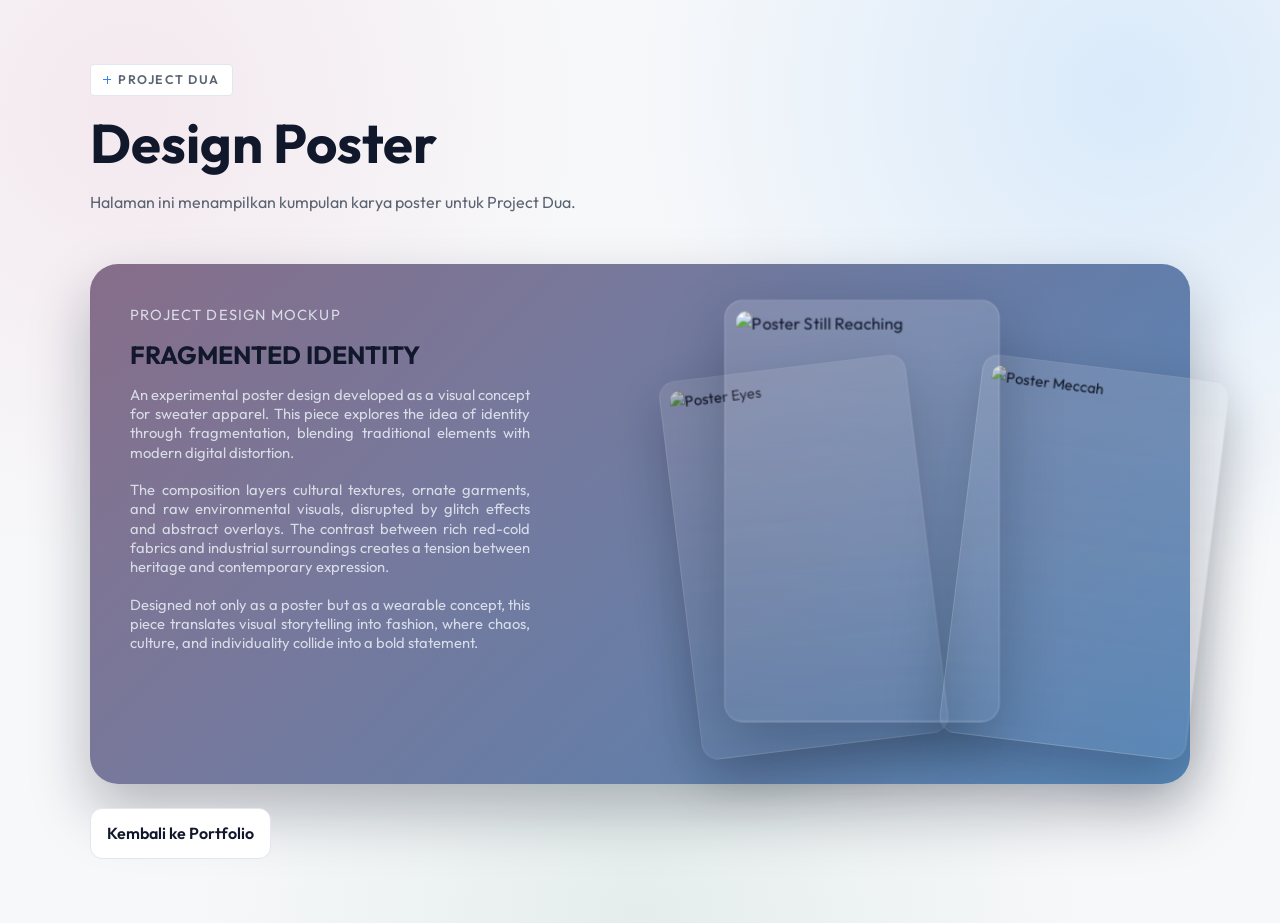
==== project-dua.html @ e13adeaa "Add files via upload" ====
<!doctype html>
<html lang="id">
  <head>
    <meta charset="UTF-8" />
    <meta name="viewport" content="width=device-width, initial-scale=1.0" />
    <title>Project Dua | Zuhry Rustam</title>
    <meta
      name="description"
      content="Halaman detail untuk Project Dua karya Zuhry Rustam."
    />
    <link rel="preconnect" href="https://fonts.googleapis.com" />
    <link rel="preconnect" href="https://fonts.gstatic.com" crossorigin />
    <link
      href="https://fonts.googleapis.com/css2?family=Outfit:wght@300;400;500;600;700&display=swap"
      rel="stylesheet"
    />
    <link rel="stylesheet" href="style.css" />
  </head>
  <body>
    <main class="section">
      <div class="container">
        <p class="badge">PROJECT DUA</p>
        <h1>Design Poster</h1>
        <p class="lead">
          Halaman ini menampilkan kumpulan karya poster untuk Project Dua.
        </p>

        <div class="poster-stage" aria-label="Preview project dua">
          <div class="poster-stage-copy is-hidden" id="posterStageCopy">
            <p class="poster-stage-kicker">Project Design Mockup</p>
            <h2 id="posterStageTitle">Fragmented Identity</h2>
            <p id="posterStageBody1">
              An experimental poster design developed as a visual concept for sweater apparel.
              This piece explores the idea of identity through fragmentation, blending traditional 
              elements with modern digitaldistortion.
            </p>
            <p id="posterStageBody2">
              The composition layers cultural textures, ornate garments, and raw
              environmental visuals, disrupted by glitch effects and abstract
              overlays. The contrast between rich red-cold fabrics and
              industrial surroundings creates a tension between heritage and
              contemporary expression.
            </p>
            <p id="posterStageBody3">
              Designed not only as a poster but as a wearable concept, this
              piece translates visual storytelling into fashion, where chaos,
              culture, and individuality collide into a bold statement.
            </p>
          </div>

          <div class="poster-rotator" aria-live="polite">
            <figure class="poster-rotator-card poster-slot-left" data-slot="left" data-poster="eyes">
              <img src="EYES.png" alt="Poster Eyes" />
            </figure>
            <figure class="poster-rotator-card poster-slot-center" data-slot="center" data-poster="still-reaching">
              <img src="still reaching per.png" alt="Poster Still Reaching" />
            </figure>
            <figure class="poster-rotator-card poster-slot-right" data-slot="right" data-poster="meccah">
              <img src="meccah.png" alt="Poster Meccah" />
            </figure>
          </div>
        </div>

        <div class="hero-actions">
          <a class="btn ghost" href="index.html#projects">Kembali ke Portfolio</a>
        </div>
      </div>
    </main>
    <script>
      const posterCards = document.querySelectorAll(".poster-rotator-card");
      const posterStageCopy = document.getElementById("posterStageCopy");
      const posterStageKicker = document.querySelector(".poster-stage-kicker");
      const posterStageTitle = document.getElementById("posterStageTitle");
      const posterStageBody1 = document.getElementById("posterStageBody1");
      const posterStageBody2 = document.getElementById("posterStageBody2");
      const posterStageBody3 = document.getElementById("posterStageBody3");
      const posterCopyMap = {
        eyes: {
          kicker: "POSTER DESIGN MEDIA",
          title: "Eyes: A Quiet Focus",
          body1:
            "A soft, monochromatic visual exploring the subtle power of eye contact and presence. This design highlights the subject’s gaze as the central narrative, framed through minimal graphic elements and gentle overlays.",
          body2:
            "The composition combines grain texture, blurred motion, and clean typography to create a dreamy, almost nostalgic atmosphere. The rectangular frame draws attention to the eyes, while abstract shapes and light accents add a modern editorial touch.",
          body3:
            "This piece reflects the idea of seeking beauty through stillness, where emotion is not loud, but deeply felt through a single glance.",
        },
        "still-reaching": {
          kicker: "PROJECT DESIGN MOCKUP",
          title: "FRAGMENTED IDENTITY",
          body1:
            "An experimental poster design developed as a visual concept for sweater apparel. This piece explores the idea of identity through fragmentation, blending traditional elements with modern digital distortion.",
          body2:
            "The composition layers cultural textures, ornate garments, and raw environmental visuals, disrupted by glitch effects and abstract overlays. The contrast between rich red-cold fabrics and industrial surroundings creates a tension between heritage and contemporary expression.",
          body3:
            "Designed not only as a poster but as a wearable concept, this piece translates visual storytelling into fashion, where chaos, culture, and individuality collide into a bold statement.",
        },
        meccah: {
          kicker: "POSTER DESIGN MEDIA",
          title: "TIME BELONGS TO HIM",
          body1:
            "A minimalist and atmospheric visual capturing the iconic Abraj Al Bait Clock Tower rising through soft clouds, symbolizing the divine ownership of time. This design blends warm tones, subtle textures, and elegant typography to create a calm yet powerful spiritual message.",
          body2:
            "Inspired by the sacred atmosphere of Mecca, the composition emphasizes stillness, reflection, and the transcendence of worldly time. The use of light, negative space, and a gentle gradient fade enhances the ethereal mood, guiding the viewer’s focus toward both the architecture and the message.",
          body3:
            "",
        },
      };

      if (posterCards.length) {
        const posterSlots = ["left", "center", "right"];
        let isPosterRotating = false;

        const updatePosterCopy = () => {
          if (!posterStageCopy || !posterStageKicker || !posterStageTitle || !posterStageBody1 || !posterStageBody2 || !posterStageBody3) {
            return;
          }

          const activeCard = Array.from(posterCards).find(
            (card) => card.dataset.slot === "center"
          );
          const copy = activeCard ? posterCopyMap[activeCard.dataset.poster] : null;

          if (!copy) {
            posterStageCopy.classList.add("is-hidden");
            return;
          }

          posterStageKicker.textContent = copy.kicker || "Project Story";
          posterStageTitle.textContent = copy.title;
          posterStageBody1.textContent = copy.body1;
          posterStageBody2.textContent = copy.body2;
          posterStageBody3.textContent = copy.body3;
          posterStageBody3.hidden = !copy.body3;
          posterStageCopy.classList.remove("is-hidden");
        };

        const applyPosterSlots = () => {
          posterCards.forEach((card, index) => {
            const currentSlot = posterSlots[index];
            card.dataset.slot = currentSlot;
            card.classList.remove(
              "poster-slot-left",
              "poster-slot-center",
              "poster-slot-right"
            );
            card.classList.add(`poster-slot-${currentSlot}`);
          });
          updatePosterCopy();
        };

        const rotatePosters = () => {
          if (isPosterRotating) {
            return;
          }

          isPosterRotating = true;
          if (posterStageCopy) {
            posterStageCopy.classList.add("is-fading");
          }
          posterCards.forEach((card) => card.classList.add("is-animating"));
          window.setTimeout(() => {
            posterSlots.unshift(posterSlots.pop());
            applyPosterSlots();
          }, 220);

          window.setTimeout(() => {
            if (posterStageCopy) {
              posterStageCopy.classList.remove("is-fading");
            }
            posterCards.forEach((card) => card.classList.remove("is-animating"));
            isPosterRotating = false;
          }, 1250);
        };

        posterCards.forEach((card) => {
          card.tabIndex = 0;
          card.addEventListener("mouseenter", rotatePosters);
          card.addEventListener("click", rotatePosters);
          card.addEventListener("keydown", (event) => {
            if (event.key === "Enter" || event.key === " ") {
              event.preventDefault();
              rotatePosters();
            }
          });
        });

        applyPosterSlots();
      }
    </script>
  </body>
</html>
---- style.css ----
:root {
  --bg: #f7f8fa; /* putih kebiruan lembut */
  --surface: #ffffff; /* card background */
  --text: #12182b; /* teks gelap utama */
  --muted: #5b6472; /* teks abu soft */
  --primary: #3b82f6; /* biru lebih soft */
  --primary-strong: #2563eb;
  --border: #e2e6ed; /* border terang soft */
  --shadow: 0 16px 40px rgba(18, 24, 43, 0.1);
}

* {
  box-sizing: border-box;
  margin: 0;
  padding: 0;
}

body {
  font-family: "Outfit", sans-serif;
  color: var(--text);
  background: radial-gradient(circle at 10% 12%, rgba(212, 94, 141, 0.1), transparent 32%),
    radial-gradient(circle at 88% 10%, rgba(0, 132, 255, 0.12), transparent 35%),
    radial-gradient(circle at 50% 100%, rgba(9, 109, 69, 0.08), transparent 40%),
    var(--bg);
  line-height: 1.6;
}

.top-photo {
  width: 200px;
  height: 200px;
  margin: 0;
  border-radius: 18px;
  overflow: hidden;
}

.top-photo img {
  display: block;
  width: 100%;
  height: 100%;
  object-fit: cover;
  border-radius: 12px;
  border: 2px solid var(--border);
  box-shadow: var(--shadow);
}

a {
  color: inherit;
  text-decoration: none;
}

.container {
  width: min(1100px, 92%);
  margin: 0 auto;
}

.site-header {
  position: sticky;
  top: 0;
  z-index: 10;
  background: rgba(124, 58, 237, 0.08); /* ungu halus */
  backdrop-filter: blur(12px);
  border-bottom: 1px solid rgba(124, 58, 237, 0.15);
}

.nav-wrap {
  min-height: 72px;
  display: flex;
  align-items: center;
  justify-content: space-between;
  gap: 1rem;
}

.brand {
  font-size: 1.125rem;
  font-weight: 700;
  color: var(--text);
  letter-spacing: 0.5px;
}

.nav-menu {
  display: flex;
  gap: 1.25rem;
  font-weight: 500;
}

.menu-button {
  display: none;
  border: 1px solid var(--border);
  background: var(--surface);
  color: var(--text);
  padding: 0.5rem 0.9rem;
  border-radius: 999px;
  cursor: pointer;
  box-shadow: 0 4px 12px rgba(18, 24, 43, 0.06);
}

.hero {
  padding: 5rem 0 2rem;
  min-height: calc(100vh - 72px);
  color: #142033;
  background:
    linear-gradient(90deg, rgba(255, 255, 255, 0.98) 0%, rgba(255, 255, 255, 0.88) 42%, rgba(255, 255, 255, 0.12) 72%),
    url("portfolio-hero-bg.png") center right / cover no-repeat;
}

.hero .badge {
  border-color: rgba(20, 32, 51, 0.24);
}

.hero .lead {
  color: #3f4d63;
}

.hero .btn.ghost {
  border-color: rgba(20, 32, 51, 0.28);
  background: rgba(255, 255, 255, 0.78);
  color: #142033;
  box-shadow: 0 14px 30px rgba(20, 32, 51, 0.12);
}

.hero .btn.ghost:hover {
  border-color: #2563eb;
  background: #ffffff;
  color: #2563eb;
}

.hero .hero-card {
  background: rgba(255, 255, 255, 0.82);
  border-color: rgba(20, 32, 51, 0.18);
  color: #142033;
  box-shadow: 0 18px 42px rgba(20, 32, 51, 0.16);
}

.hero .hero-card ul {
  color: #3f4d63;
}

.hero-grid {
  display: grid;
  grid-template-columns: 1.2fr 0.8fr;
  gap: 2.5rem;
  align-items: start;
}

.hero-side {
  display: grid;
  gap: 1.2rem;
  justify-items: end;
}

.badge {
  display: inline-flex;
  align-items: center;
  gap: 0.45rem;
  padding: 0.3rem 0.75rem;
  border-radius: 4px;
  border: 1px solid var(--border);
  margin-bottom: 1rem;
  font-size: 0.78rem;
  letter-spacing: 0.12em;
  font-weight: 600;
  color: var(--muted);
  background: var(--surface);
}

.badge::before {
  content: "";
  width: 8px;
  height: 8px;
  flex-shrink: 0;
  background:
    linear-gradient(var(--primary), var(--primary)) center / 100% 1px no-repeat,
    linear-gradient(90deg, var(--primary), var(--primary)) center / 1px 100% no-repeat;
}

h1 {
  font-size: clamp(2rem, 3vw + 1rem, 3.6rem);
  line-height: 1.15;
  margin-bottom: 1rem;
}

.highlight {
  color: #a78bfa; /* soft purple */
}

.lead {
  color: var(--muted);
  max-width: 56ch;
}

.hero-actions {
  margin-top: 1.5rem;
  display: flex;
  gap: 0.8rem;
  flex-wrap: wrap;
}

.btn {
  padding: 0.75rem 1rem;
  border-radius: 12px;
  font-weight: 600;
  border: 1px solid transparent;
  transition: 0.2s ease;
}

.btn.primary {
  background: #a78bfa;
  color: #fff;
}

.btn.primary:hover {
  background: #8b5cf6;
}

.btn.ghost {
  border-color: var(--border);
  background: var(--surface);
}

.btn.ghost:hover {
  border-color: var(--primary);
  color: var(--primary);
}

.hero-card {
  background: var(--surface);
  border: 1px solid var(--border);
  border-radius: 20px;
  padding: 1.3rem;
  box-shadow: var(--shadow);
  width: min(420px, 100%);
}

.hero-card h2 {
  margin-bottom: 0.8rem;
  font-size: 1.1rem;
}

.hero-card ul {
  list-style: none;
  display: grid;
  gap: 0.5rem;
  color: var(--muted);
}

.section {
  padding: 4rem 0;
}

.section h2 {
  font-size: clamp(1.4rem, 2vw + 0.8rem, 2.2rem);
  margin-bottom: 1rem;
}

.section p {
  color: var(--muted);
  max-width: 70ch;
}

.portfolio-content {
  position: relative;
  overflow: hidden;
  color: #142033;
  background: #ffffff;
}

.portfolio-content .section {
  position: relative;
  z-index: 1;
}

.portfolio-content .section h2,
.portfolio-content .project-card h3 {
  color: #142033;
}

.portfolio-content .section p {
  color: #475569;
}

.about-grid {
  display: grid;
  grid-template-columns: minmax(0, 1fr) auto;
  align-items: center;
  gap: 5rem;
  min-height: 520px;
}

.about-copy {
  max-width: 760px;
}

.about-label {
  margin-bottom: 1.6rem;
  color: #98a1b8;
  font-size: 1.8rem;
  font-weight: 700;
  letter-spacing: 0;
}

.about-copy h2 {
  margin-bottom: 2rem;
  color: #05070d;
  font-size: 2rem;
  line-height: 1.2;
}

.portfolio-content .about-copy p:not(.about-label) {
  max-width: 760px;
  color: #938484;
  font-size: 1.62rem;
  line-height: 1.18;
  letter-spacing: 0.08em;
}

.about-photo {
  width: 200px;
  height: 200px;
  border-radius: 28px;
}

/* ===== GAME SECTION ===== */
.game-grid {
  display: grid;
  grid-template-columns: 320px 1fr;
  gap: 2.5rem;
  align-items: start;
}

.gif-placeholder {
  width: 100%;
  aspect-ratio: 4 / 3;
  border-radius: 14px;
  background: rgba(167, 139, 250, 0.2);
  border: 1px solid rgba(167, 139, 250, 0.3);
  display: flex;
  align-items: center;
  justify-content: center;
  color: #4b5163;
  font-weight: 600;
  letter-spacing: 0.05em;
  overflow: hidden;
}

.gif-placeholder img {
  width: 100%;
  height: 100%;
  object-fit: cover;
}

/* === TAMBAHKAN INI UNTUK VIDEO === */
.gif-placeholder video {
  width: 100%;
  height: 100%;
  object-fit: cover;
}
/* ===== END GAME SECTION ===== */


/* ===== SKILLS & CONTACT ===== */
#skills {
  background: rgba(167, 139, 250, 0.15);
}

#contact.alt {
  background: #ffffff !important;
}
/* ===== END SKILLS & CONTACT ===== */

.alt {
  background: rgba(167, 139, 250, 0.3); /* lebih jelas */
  border-top: 0;
  border-bottom: 0;
}

#contact p {
  margin-top: 0.9rem;
}

#contact p a {
  display: inline-flex;
  align-items: center;
  padding: 0.4rem 0.9rem;
  border-radius: 999px;
  background: rgba(59, 130, 246, 0.08);
  color: var(--primary-strong);
  font-weight: 600;
  transition: background 0.2s ease, transform 0.2s ease;
}

#contact p a:hover {
  background: rgba(59, 130, 246, 0.16);
  transform: translateY(-1px);
}

.skills-row {
  display: flex;
  align-items: center;
  flex-wrap: wrap;
  gap: 2.5rem;
}

.skills-row h2 {
  margin-bottom: 0;
  padding-right: 2.5rem;
  border-right: 1px solid var(--border);
  white-space: nowrap;
}

.chip-grid {
  margin-top: 0;
  display: flex;
  flex-wrap: wrap;
  gap: 0.75rem;
}

.chip {
  padding: 0.5rem 0.75rem;
  border: 1px solid rgba(167, 139, 250, 0.3);
  border-radius: 999px;
  background: rgba(167, 139, 250, 0.2);
  color: #142033;
}

.project-grid {
  margin-top: 1rem;
  display: grid;
  grid-template-columns: repeat(3, minmax(0, 1fr));
  gap: 1rem;
}

.tools-card {
  display: flex;
  flex-direction: column;
  gap: 1rem;
}

.tools-logo-grid {
  display: grid;
  grid-template-columns: repeat(4, minmax(0, 1fr));
  gap: 0.8rem;
  align-items: center;
}

.tools-logo-grid img {
  width: 100%;
  aspect-ratio: 1;
  object-fit: contain;
  padding: 0.7rem;
  border-radius: 14px;
  background: rgba(255, 255, 255, 0.86);
  border: 1px solid rgba(20, 32, 51, 0.1);
}

.project-gallery {
  margin-top: 3rem;
  min-height: 380px;
  display: flex;
  justify-content: center;
  align-items: center;
  position: relative;
}

.gallery-card {
  width: min(280px, 32vw);
  aspect-ratio: 4 / 5;
  border-radius: 24px;
  overflow: hidden;
  background: #ffffff;
  border: 1px solid rgba(217, 225, 239, 0.9);
  box-shadow: 0 22px 50px rgba(16, 32, 58, 0.16);
  position: absolute;
  cursor: pointer;
  transform-origin: center bottom;
  transition: transform 0.7s cubic-bezier(0.22, 1, 0.36, 1),
    box-shadow 0.35s ease, filter 0.35s ease;
}

.gallery-card img {
  width: 100%;
  height: 100%;
  display: block;
  object-fit: cover;
}

.gallery-far-left {
  transform: translateX(-250px) rotate(-18deg) scale(0.88);
  z-index: 0;
  filter: saturate(0.82) brightness(0.96);
}

.gallery-left {
  transform: translateX(-150px) rotate(-12deg) scale(0.94);
  z-index: 1;
  filter: saturate(0.92);
}

.gallery-center {
  z-index: 3;
  transform: translateY(-10px) rotate(0deg) scale(1);
}

.gallery-right {
  transform: translateX(150px) rotate(12deg) scale(0.94);
  z-index: 2;
  filter: saturate(0.92);
}

.gallery-card:hover,
.gallery-card:focus-visible {
  box-shadow: 0 26px 60px rgba(16, 32, 58, 0.22);
}

.gallery-card.is-animating {
  pointer-events: none;
}

.project-card {
  padding: 1rem;
  border-radius: 16px;
  border: 1px solid rgba(20, 32, 51, 0.12);
  background: rgba(255, 255, 255, 0.76);
  box-shadow: 0 16px 34px rgba(20, 32, 51, 0.08);
}

.project-card h3 {
  margin-bottom: 0.5rem;
}

.project-card a {
  color: var(--primary);
  font-weight: 600;
}

.project-detail-showcase {
  margin-top: 3rem;
  display: grid;
  grid-template-columns: 0.92fr 1.24fr 0.92fr;
  gap: 1.25rem;
  align-items: stretch;
}

.poster-stage {
  margin-top: 3rem;
  padding: 2.5rem;
  min-height: 520px;
  border-radius: 28px;
  background: linear-gradient(135deg, rgba(92, 60, 97, 0.72), rgba(42, 104, 168, 0.78));
  box-shadow: 0 28px 60px rgba(7, 14, 32, 0.28);
  display: grid;
  grid-template-columns: minmax(280px, 420px) minmax(360px, 590px);
  gap: 1.5rem;
  align-items: start;
}

.poster-stage-copy {
  max-width: 420px;
  padding-top: 0.1rem;
  align-self: start;
  display: flex;
  flex-direction: column;
  align-items: flex-start;
  transition: opacity 0.38s ease, transform 0.38s ease;
}

.poster-stage-copy.is-hidden {
  opacity: 0;
  transform: translateY(8px);
  pointer-events: none;
}

.poster-stage-copy.is-fading {
  opacity: 0;
  transform: translateY(10px);
}

.poster-stage-kicker {
  margin-bottom: 0.6rem;
  color: rgba(226, 232, 240, 0.72);
  text-transform: uppercase;
  letter-spacing: 0.08em;
  font-size: 0.78rem;
}

.poster-stage-copy h2 {
  margin-bottom: 1rem;
  font-size: clamp(1.35rem, 1rem + 0.7vw, 2rem);
  line-height: 1.05;
  white-space: nowrap;
}

.poster-stage-copy p {
  color: rgba(226, 232, 240, 0.9);
  font-size: 0.92rem;
  font-weight: 400;
  line-height: 1.32;
  margin-bottom: 1.1rem;
  text-align: justify;
  text-wrap: pretty;
  max-width: 40ch;
  width: 100%;
}

.poster-rotator {
  width: min(590px, 100%);
  min-height: 420px;
  position: relative;
  justify-self: end;
}

.poster-rotator-card {
  position: absolute;
  top: 10px;
  width: min(270px, 34vw);
  aspect-ratio: 3 / 4.6;
  overflow: hidden;
  padding: 10px;
  border-radius: 18px;
  border: 1px solid rgba(226, 232, 240, 0.22);
  background: linear-gradient(180deg, rgba(250, 252, 255, 0.14), rgba(148, 163, 184, 0.08));
  cursor: pointer;
  transform-origin: center bottom;
  will-change: transform, filter;
  transition: transform 1.25s cubic-bezier(0.22, 1, 0.36, 1),
    filter 0.75s ease, box-shadow 0.5s ease, background 0.5s ease;
  box-shadow: 0 22px 60px rgba(11, 24, 44, 0.28);
}

.poster-rotator-card img {
  width: 100%;
  height: 100%;
  display: block;
  object-fit: cover;
  border-radius: 12px;
  transition: transform 1.25s cubic-bezier(0.22, 1, 0.36, 1),
    filter 0.75s ease;
}

.poster-slot-left {
  left: 50%;
  z-index: 1;
  transform: translateX(-170px) translateY(18px) rotate(-7deg) scale(0.92);
  filter: brightness(0.78) saturate(0.9);
}

.poster-slot-center {
  left: 50%;
  z-index: 3;
  transform: translateX(-50%) translateY(-6px) rotate(0deg) scale(1.02);
}

.poster-slot-right {
  left: 50%;
  z-index: 2;
  transform: translateX(64px) translateY(18px) rotate(7deg) scale(0.92);
  filter: brightness(0.86) saturate(0.92);
}

.poster-rotator-card:hover,
.poster-rotator-card:focus-visible {
  background: linear-gradient(180deg, rgba(250, 252, 255, 0.18), rgba(148, 163, 184, 0.12));
  box-shadow: 0 28px 70px rgba(11, 24, 44, 0.38);
}

.poster-rotator-card.is-animating {
  pointer-events: none;
}

.detail-shot {
  margin: 0;
}

.detail-shot img {
  width: 100%;
  height: 100%;
  display: block;
  object-fit: cover;
}

.site-footer {
  padding: 1.5rem 0 2rem;
  color: var(--muted);
  text-align: center;
  background: rgba(167, 139, 250, 0.15);
  border-top: 1px solid rgba(167, 139, 250, 0.2);
}

/* ===== RESPONSIVE ===== */
@media (max-width: 860px) {
  .hero-grid {
    grid-template-columns: 1fr;
  }

  .hero-side {
    justify-items: start;
  }

  .top-photo {
    width: 170px;
    height: 170px;
  }

  .about-grid {
    grid-template-columns: 1fr;
    gap: 2rem;
    min-height: auto;
  }

  .game-grid {
    grid-template-columns: 240px 1fr;
    gap: 1.5rem;
  }

  .about-photo {
    width: 240px;
    height: 240px;
  }

  .about-label {
    font-size: 1.45rem;
  }

  .about-copy h2 {
    font-size: 1.65rem;
  }

  .portfolio-content .about-copy p:not(.about-label) {
    font-size: 1.2rem;
    letter-spacing: 0.04em;
  }

  .project-grid {
    grid-template-columns: 1fr 1fr;
  }

  .tools-card {
    grid-column: 1 / -1;
  }

  .tools-logo-grid {
    grid-template-columns: repeat(4, minmax(56px, 1fr));
  }

  .project-gallery {
    min-height: 330px;
  }

  .poster-stage {
    min-height: 460px;
    padding: 2rem 1.4rem;
    grid-template-columns: minmax(220px, 0.88fr) minmax(300px, 1fr);
    gap: 1.25rem;
  }

  .poster-rotator {
    width: min(520px, 100%);
    min-height: 360px;
  }

  .poster-rotator-card {
    width: min(220px, 34vw);
  }

  .project-detail-showcase {
    grid-template-columns: 0.9fr 1.12fr 0.9fr;
    gap: 0.9rem;
  }

  .gallery-card {
    width: min(220px, 42vw);
  }

  .gallery-far-left {
    transform: translateX(-155px) rotate(-14deg) scale(0.88);
  }

  .gallery-left {
    transform: translateX(-90px) rotate(-10deg) scale(0.94);
  }

  .gallery-right {
    transform: translateX(90px) rotate(10deg) scale(0.94);
  }
}

@media (max-width: 640px) {
  .skills-row {
    flex-direction: column;
    align-items: flex-start;
    gap: 1rem;
  }

  .skills-row h2 {
    padding-right: 0;
    padding-bottom: 0.8rem;
    border-right: 0;
    border-bottom: 1px solid var(--border);
    width: 100%;
  }

  .menu-button {
    display: inline-flex;
  }

  .nav-menu {
    position: absolute;
    left: 4%;
    right: 4%;
    top: 76px;
    padding: 0.9rem;
    border-radius: 14px;
    border: 1px solid var(--border);
    background: var(--surface);
    display: none;
    flex-direction: column;
  }

  .nav-menu.open {
    display: flex;
  }

  .project-grid {
    grid-template-columns: 1fr;
  }

  .game-grid {
    grid-template-columns: 1fr;
    gap: 1.2rem;
  }

  .gif-placeholder {
    max-width: 320px;
  }

  .tools-logo-grid {
    grid-template-columns: repeat(2, minmax(0, 1fr));
  }

  .about-photo {
    width: min(260px, 82vw);
    height: min(260px, 82vw);
  }

  .portfolio-content .about-copy p:not(.about-label) {
    font-size: 1rem;
    line-height: 1.35;
    letter-spacing: 0.02em;
  }

  .project-gallery {
    min-height: auto;
    flex-direction: column;
    gap: 1rem;
    position: static;
  }

  .poster-stage {
    min-height: auto;
    padding: 1.4rem 1rem;
    border-radius: 22px;
    grid-template-columns: 1fr;
    gap: 1.2rem;
  }

  .poster-rotator {
    min-height: auto;
    display: grid;
    gap: 1rem;
  }

  .poster-rotator-card {
    position: static;
    width: 100%;
    max-width: 320px;
    aspect-ratio: auto;
    padding: 8px;
    margin: 0 auto;
    box-shadow: 0 18px 40px rgba(11, 24, 44, 0.24);
  }

  .poster-slot-left,
  .poster-slot-center,
  .poster-slot-right {
    left: auto;
    right: auto;
    top: auto;
    transform: none;
    filter: none;
  }

  .project-detail-showcase {
    grid-template-columns: 1fr;
    gap: 1rem;
  }

  .gallery-card {
    position: static;
    width: min(280px, 88vw);
  }

  .gallery-far-left,
  .gallery-left,
  .gallery-right {
    transform: none;
  }

  .gallery-center {
    transform: none;
  }
}
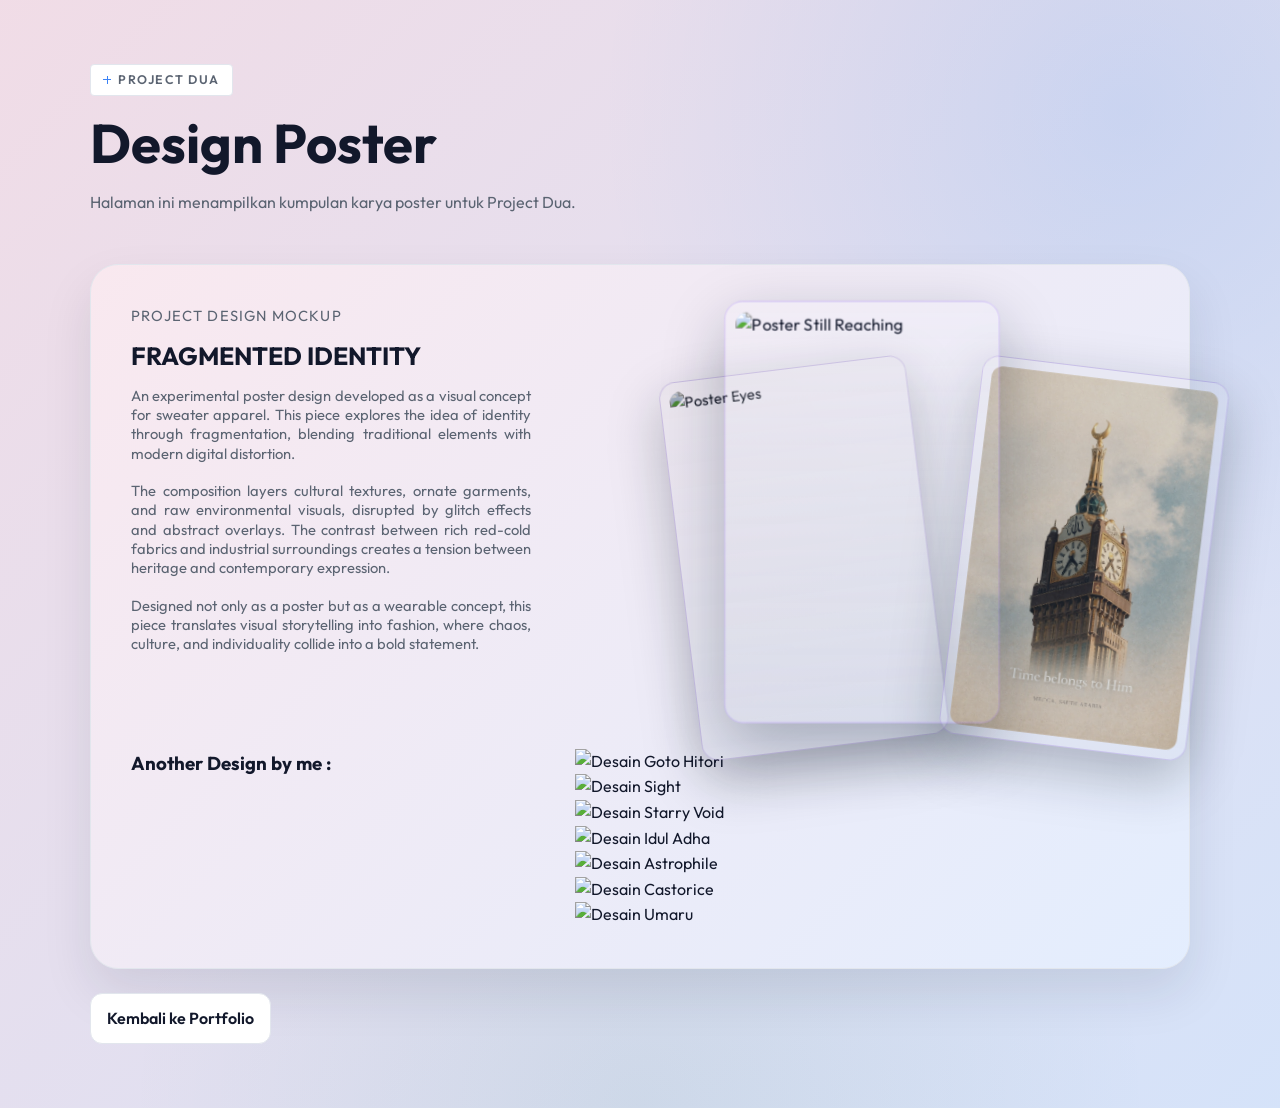
==== commit b1d2c591: "Add design gallery section with scroll reveal effect" ====
--- a/project-dua.html
+++ b/project-dua.html
@@ -57,6 +57,33 @@
             </figure>
             <figure class="poster-rotator-card poster-slot-right" data-slot="right" data-poster="meccah">
               <img src="meccah.png" alt="Poster Meccah" />
+            </figure>
+          </div>
+
+          <div class="design-gallery-heading reveal">
+            <h3>Another Design by me :</h3>
+          </div>
+          <div class="design-gallery">
+            <figure class="design-item reveal" style="--reveal-delay:0.05s">
+              <img src="Desain/Goto Hitori.png" alt="Desain Goto Hitori" />
+            </figure>
+            <figure class="design-item reveal" style="--reveal-delay:0.1s">
+              <img src="Desain/SIGHT.png" alt="Desain Sight" />
+            </figure>
+            <figure class="design-item reveal" style="--reveal-delay:0.05s">
+              <img src="Desain/Starry Void.png" alt="Desain Starry Void" />
+            </figure>
+            <figure class="design-item reveal" style="--reveal-delay:0.1s">
+              <img src="Desain/Idul Adha.png" alt="Desain Idul Adha" />
+            </figure>
+            <figure class="design-item reveal" style="--reveal-delay:0.05s">
+              <img src="Desain/Astrophile.png" alt="Desain Astrophile" />
+            </figure>
+            <figure class="design-item reveal" style="--reveal-delay:0.1s">
+              <img src="Desain/Castorice.png" alt="Desain Castorice" />
+            </figure>
+            <figure class="design-item design-item-wide reveal" style="--reveal-delay:0.05s">
+              <img src="Desain/UMARU DESIGN.png" alt="Desain Umaru" />
             </figure>
           </div>
         </div>
@@ -187,6 +214,23 @@
 
         applyPosterSlots();
       }
+
+      // ===== SCROLL REVEAL untuk design-gallery =====
+      const revealItems = document.querySelectorAll(".reveal");
+      if (revealItems.length) {
+        const revealObserver = new IntersectionObserver(
+          (entries) => {
+            entries.forEach((entry) => {
+              if (entry.isIntersecting) {
+                entry.target.classList.add("active");
+                revealObserver.unobserve(entry.target);
+              }
+            });
+          },
+          { threshold: 0.15, rootMargin: "0px 0px -50px 0px" }
+        );
+        revealItems.forEach((el) => revealObserver.observe(el));
+      }
     </script>
   </body>
 </html>
--- a/style.css
+++ b/style.css
@@ -18,7 +18,7 @@
 body {
   font-family: "Outfit", sans-serif;
   color: var(--text);
-  background: radial-gradient(circle at 10% 12%, rgba(212, 94, 141, 0.1), transparent 32%),
+  background: linear-gradient(135deg, rgba(212, 94, 141, 0.18), rgba(59, 130, 246, 0.18)),
     radial-gradient(circle at 88% 10%, rgba(0, 132, 255, 0.12), transparent 35%),
     radial-gradient(circle at 50% 100%, rgba(9, 109, 69, 0.08), transparent 40%),
     var(--bg);
@@ -545,8 +545,11 @@
   padding: 2.5rem;
   min-height: 520px;
   border-radius: 28px;
-  background: linear-gradient(135deg, rgba(92, 60, 97, 0.72), rgba(42, 104, 168, 0.78));
-  box-shadow: 0 28px 60px rgba(7, 14, 32, 0.28);
+  background:
+    linear-gradient(135deg, rgba(212, 94, 141, 0.14), rgba(59, 130, 246, 0.14)),
+    var(--surface);
+  border: 1px solid var(--border);
+  box-shadow: 0 24px 50px rgba(20, 32, 51, 0.1);
   display: grid;
   grid-template-columns: minmax(280px, 420px) minmax(360px, 590px);
   gap: 1.5rem;
@@ -576,21 +579,23 @@
 
 .poster-stage-kicker {
   margin-bottom: 0.6rem;
-  color: rgba(226, 232, 240, 0.72);
+  color: var(--primary-strong);
   text-transform: uppercase;
   letter-spacing: 0.08em;
   font-size: 0.78rem;
+  font-weight: 700;
 }
 
 .poster-stage-copy h2 {
   margin-bottom: 1rem;
+  color: var(--text);
   font-size: clamp(1.35rem, 1rem + 0.7vw, 2rem);
   line-height: 1.05;
   white-space: nowrap;
 }
 
 .poster-stage-copy p {
-  color: rgba(226, 232, 240, 0.9);
+  color: var(--muted);
   font-size: 0.92rem;
   font-weight: 400;
   line-height: 1.32;
@@ -616,7 +621,7 @@
   overflow: hidden;
   padding: 10px;
   border-radius: 18px;
-  border: 1px solid rgba(226, 232, 240, 0.22);
+  border: 1px solid rgba(139, 92, 246, 0.25);
   background: linear-gradient(180deg, rgba(250, 252, 255, 0.14), rgba(148, 163, 184, 0.08));
   cursor: pointer;
   transform-origin: center bottom;
@@ -658,8 +663,8 @@
 
 .poster-rotator-card:hover,
 .poster-rotator-card:focus-visible {
-  background: linear-gradient(180deg, rgba(250, 252, 255, 0.18), rgba(148, 163, 184, 0.12));
-  box-shadow: 0 28px 70px rgba(11, 24, 44, 0.38);
+  background: linear-gradient(180deg, rgba(212, 94, 141, 0.08), rgba(59, 130, 246, 0.08));
+  box-shadow: 0 28px 60px rgba(20, 32, 51, 0.18);
 }
 
 .poster-rotator-card.is-animating {
@@ -684,6 +689,88 @@
   background: rgba(167, 139, 250, 0.15);
   border-top: 1px solid rgba(167, 139, 250, 0.2);
 }
+
+/* ===== SCROLL REVEAL ANIMATION ===== */
+.reveal {
+  opacity: 0;
+  transform: translateY(36px);
+  transition: opacity 0.8s ease, transform 0.8s ease;
+  transition-delay: var(--reveal-delay, 0s);
+}
+
+.reveal.active {
+  opacity: 1;
+  transform: translateY(0);
+}
+
+.reveal-fade {
+  opacity: 0;
+  transition: opacity 0.9s ease;
+  transition-delay: var(--reveal-delay, 0s);
+}
+
+.reveal-fade.active {
+  opacity: 1;
+}
+
+.reveal-zoom {
+  opacity: 0;
+  transform: scale(0.9);
+  transition: opacity 0.8s ease, transform 0.8s ease;
+  transition-delay: var(--reveal-delay, 0s);
+}
+
+.reveal-zoom.active {
+  opacity: 1;
+  transform: scale(1);
+}
+
+@media (prefers-reduced-motion: reduce) {
+  .reveal,
+  .reveal-fade,
+  .reveal-zoom {
+    opacity: 1 !important;
+    transform: none !important;
+    transition: none !important;
+  }
+}
+
+/* ===== HERO INTRO ANIMATION (muncul saat website dibuka) ===== */
+.hero-copy .badge,
+.hero-copy h1,
+.hero-copy .lead,
+.hero-copy .hero-actions,
+.hero-side .hero-card {
+  opacity: 0;
+  transform: translateY(24px);
+  animation: heroIntro 0.8s ease forwards;
+}
+
+.hero-copy .badge { animation-delay: 0.1s; }
+.hero-copy h1 { animation-delay: 0.25s; }
+.hero-copy .lead { animation-delay: 0.4s; }
+.hero-copy .hero-actions { animation-delay: 0.55s; }
+.hero-side .hero-card { animation-delay: 0.7s; }
+
+@keyframes heroIntro {
+  to {
+    opacity: 1;
+    transform: translateY(0);
+  }
+}
+
+@media (prefers-reduced-motion: reduce) {
+  .hero-copy .badge,
+  .hero-copy h1,
+  .hero-copy .lead,
+  .hero-copy .hero-actions,
+  .hero-side .hero-card {
+    animation: none;
+    opacity: 1;
+    transform: none;
+  }
+}
+/* ===== END REVEAL ANIMATION ===== */
 
 /* ===== RESPONSIVE ===== */
 @media (max-width: 860px) {
@@ -907,4 +994,4 @@
   .gallery-center {
     transform: none;
   }
-}+}
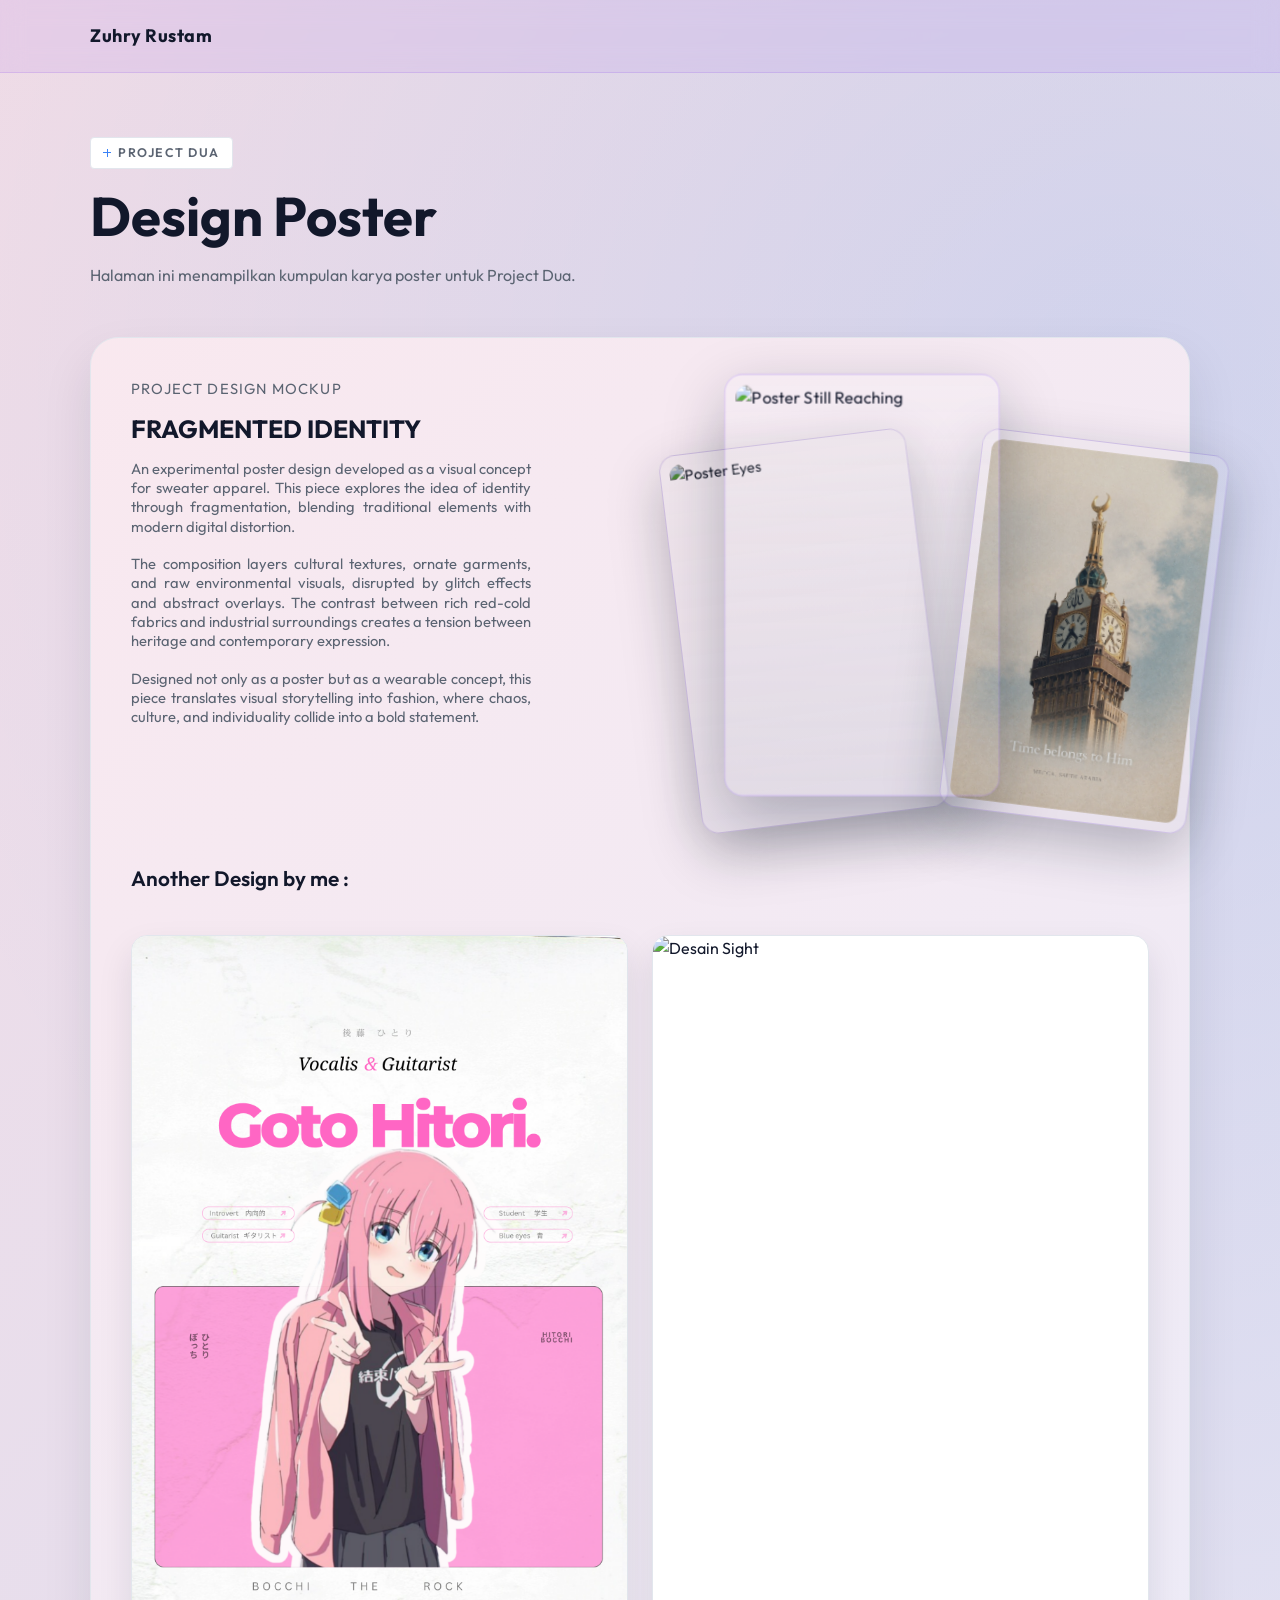
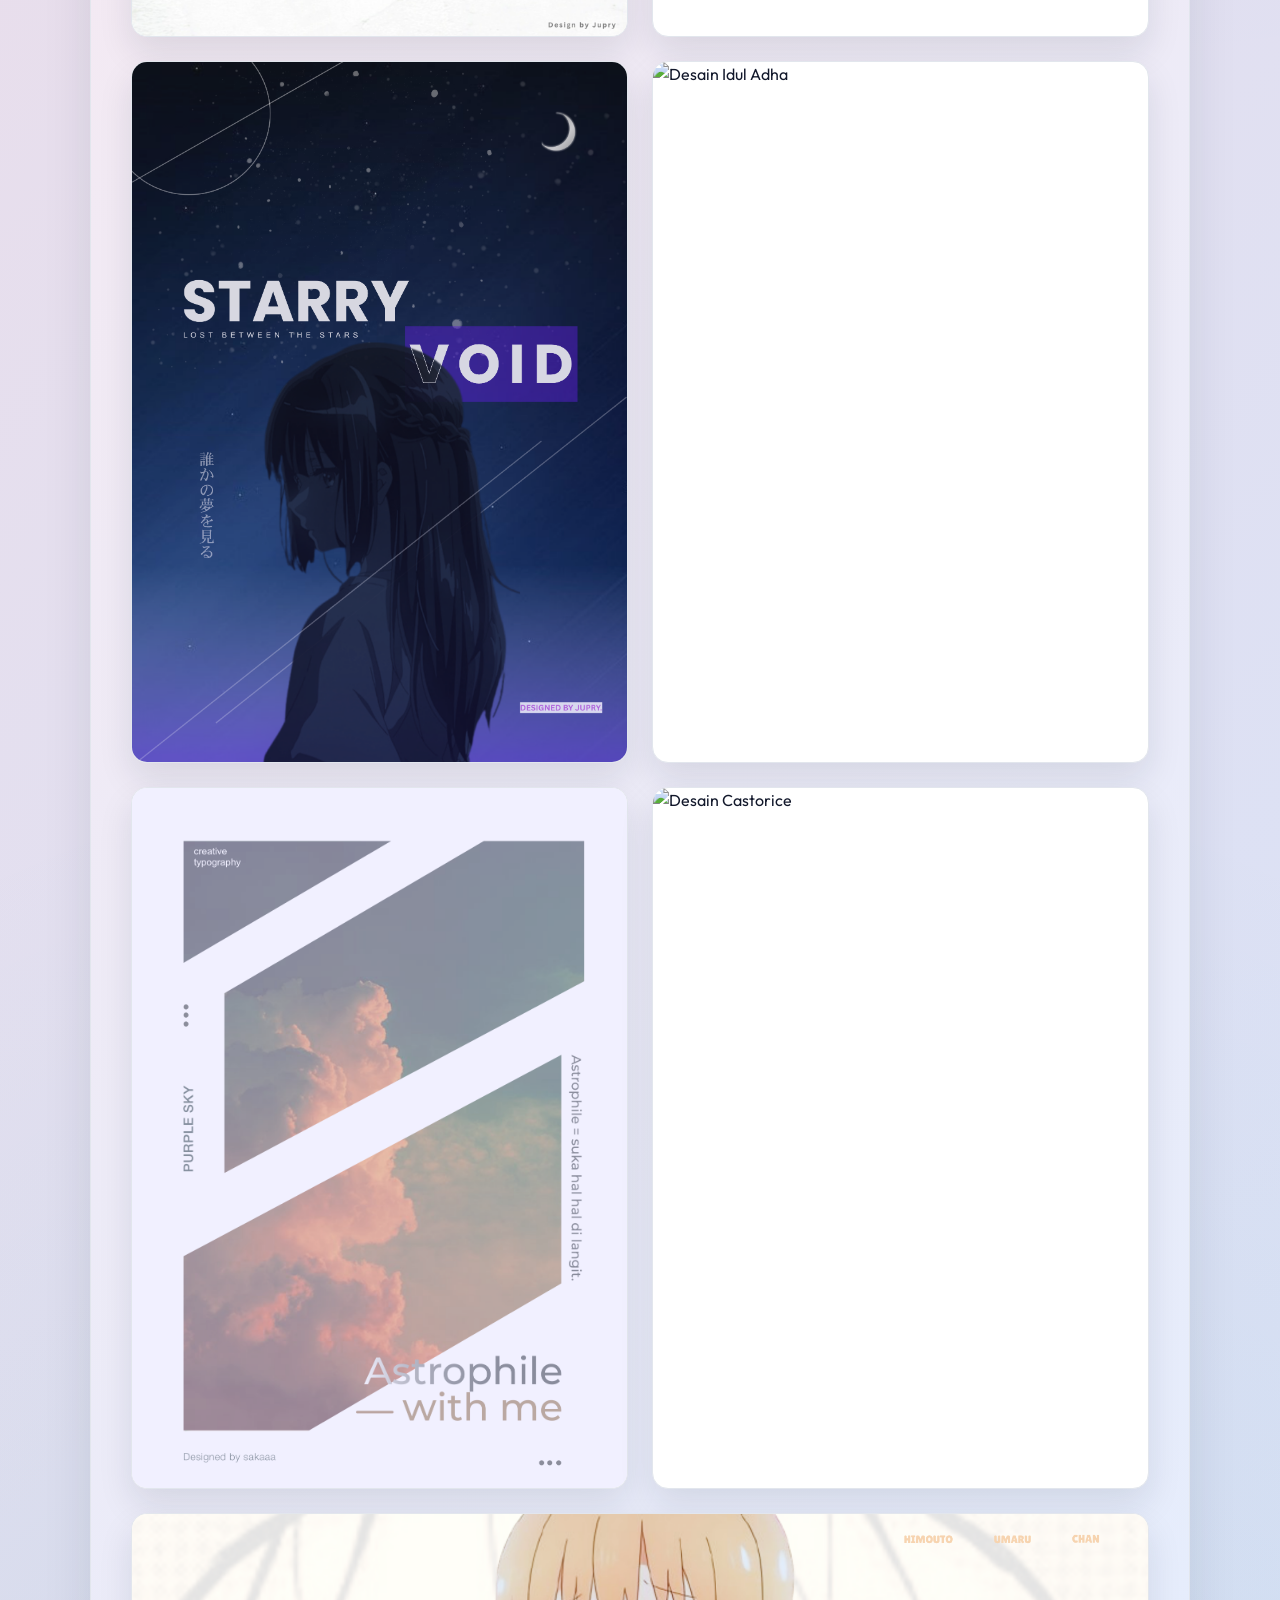
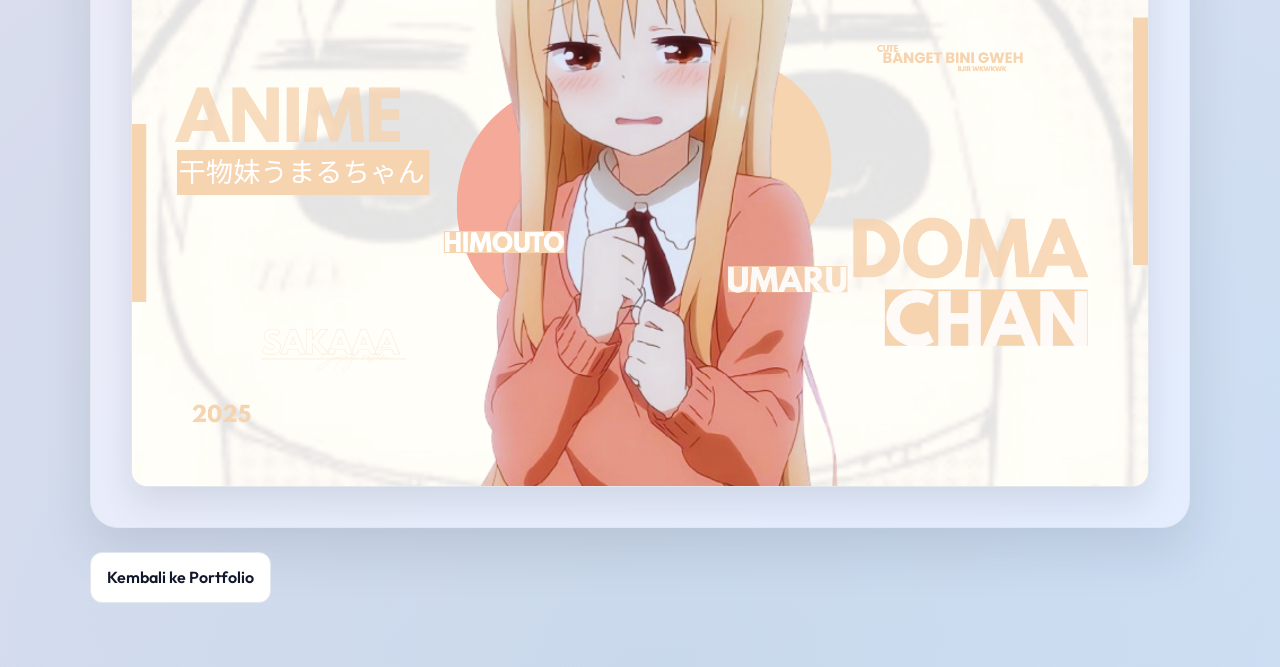
==== commit 53c0277a: "Add header with branding to project-dua.html Added a header section with branding to the HTML file." ====
--- a/project-dua.html
+++ b/project-dua.html
@@ -17,6 +17,12 @@
     <link rel="stylesheet" href="style.css" />
   </head>
   <body>
+    <header class="site-header">
+      <div class="container nav-wrap">
+        <a class="brand" href="index.html">Zuhry Rustam</a>
+      </div>
+    </header>
+
     <main class="section">
       <div class="container">
         <p class="badge">PROJECT DUA</p>
--- a/style.css
+++ b/style.css
@@ -675,6 +675,59 @@
   margin: 0;
 }
 
+/* ===== DESIGN GALLERY (di dalam poster-stage, di bawah poster-rotator) ===== */
+.design-gallery-heading {
+  grid-column: 1 / -1;
+  margin-top: 2.5rem;
+}
+
+.design-gallery-heading h3 {
+  color: var(--text);
+  font-size: clamp(1.1rem, 0.9rem + 0.5vw, 1.5rem);
+  font-weight: 600;
+}
+
+.design-gallery {
+  grid-column: 1 / -1;
+  margin-top: 1rem;
+  display: grid;
+  grid-template-columns: repeat(2, 1fr);
+  gap: 1.5rem;
+}
+
+.design-item {
+  margin: 0;
+  border-radius: 16px;
+  overflow: hidden;
+  border: 1px solid var(--border);
+  background: var(--surface);
+  box-shadow: 0 16px 34px rgba(20, 32, 51, 0.1);
+  transition: transform 0.3s ease, box-shadow 0.3s ease;
+}
+
+.design-item img {
+  width: 100%;
+  height: 100%;
+  display: block;
+  object-fit: cover;
+}
+
+.design-item:hover {
+  transform: translateY(-4px);
+  box-shadow: 0 22px 44px rgba(20, 32, 51, 0.16);
+}
+
+.design-item-wide {
+  grid-column: 1 / -1;
+}
+
+@media (max-width: 640px) {
+  .design-gallery {
+    grid-template-columns: 1fr;
+  }
+}
+/* ===== END DESIGN GALLERY ===== */
+
 .detail-shot img {
   width: 100%;
   height: 100%;
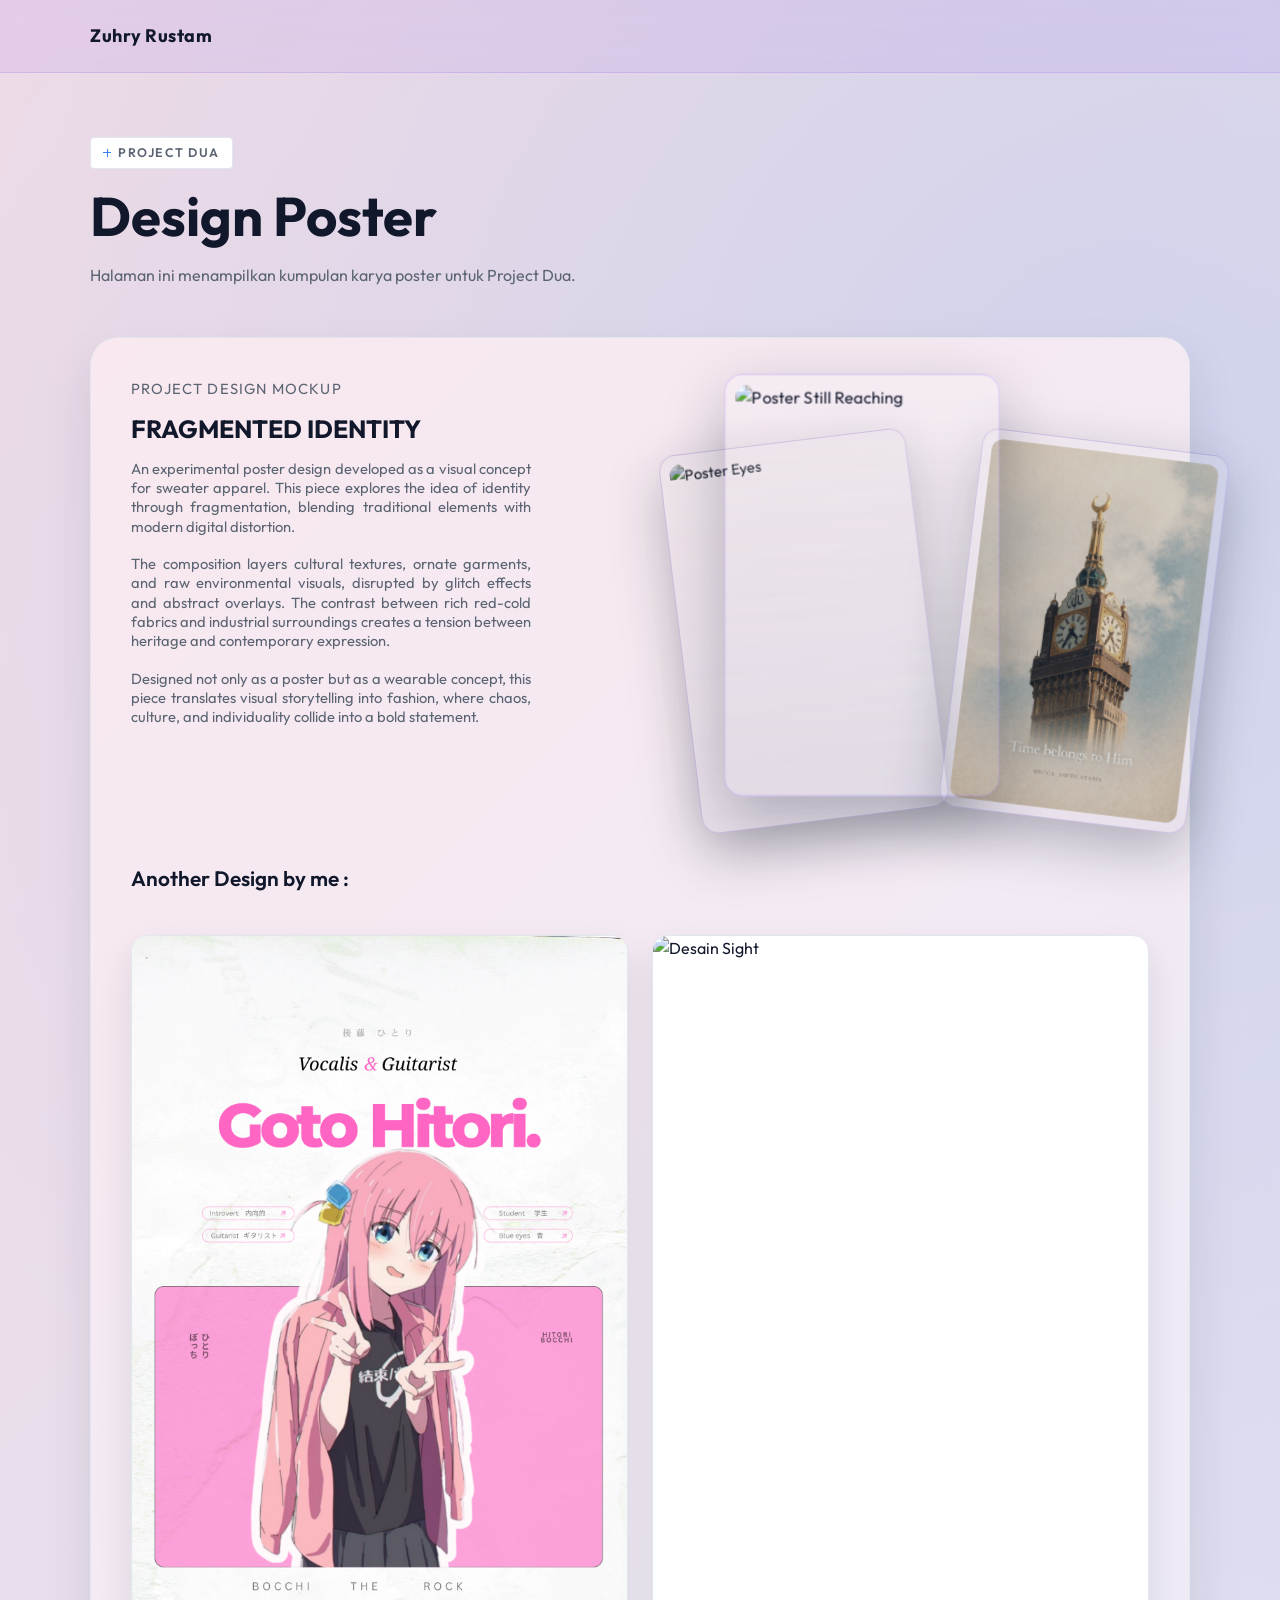
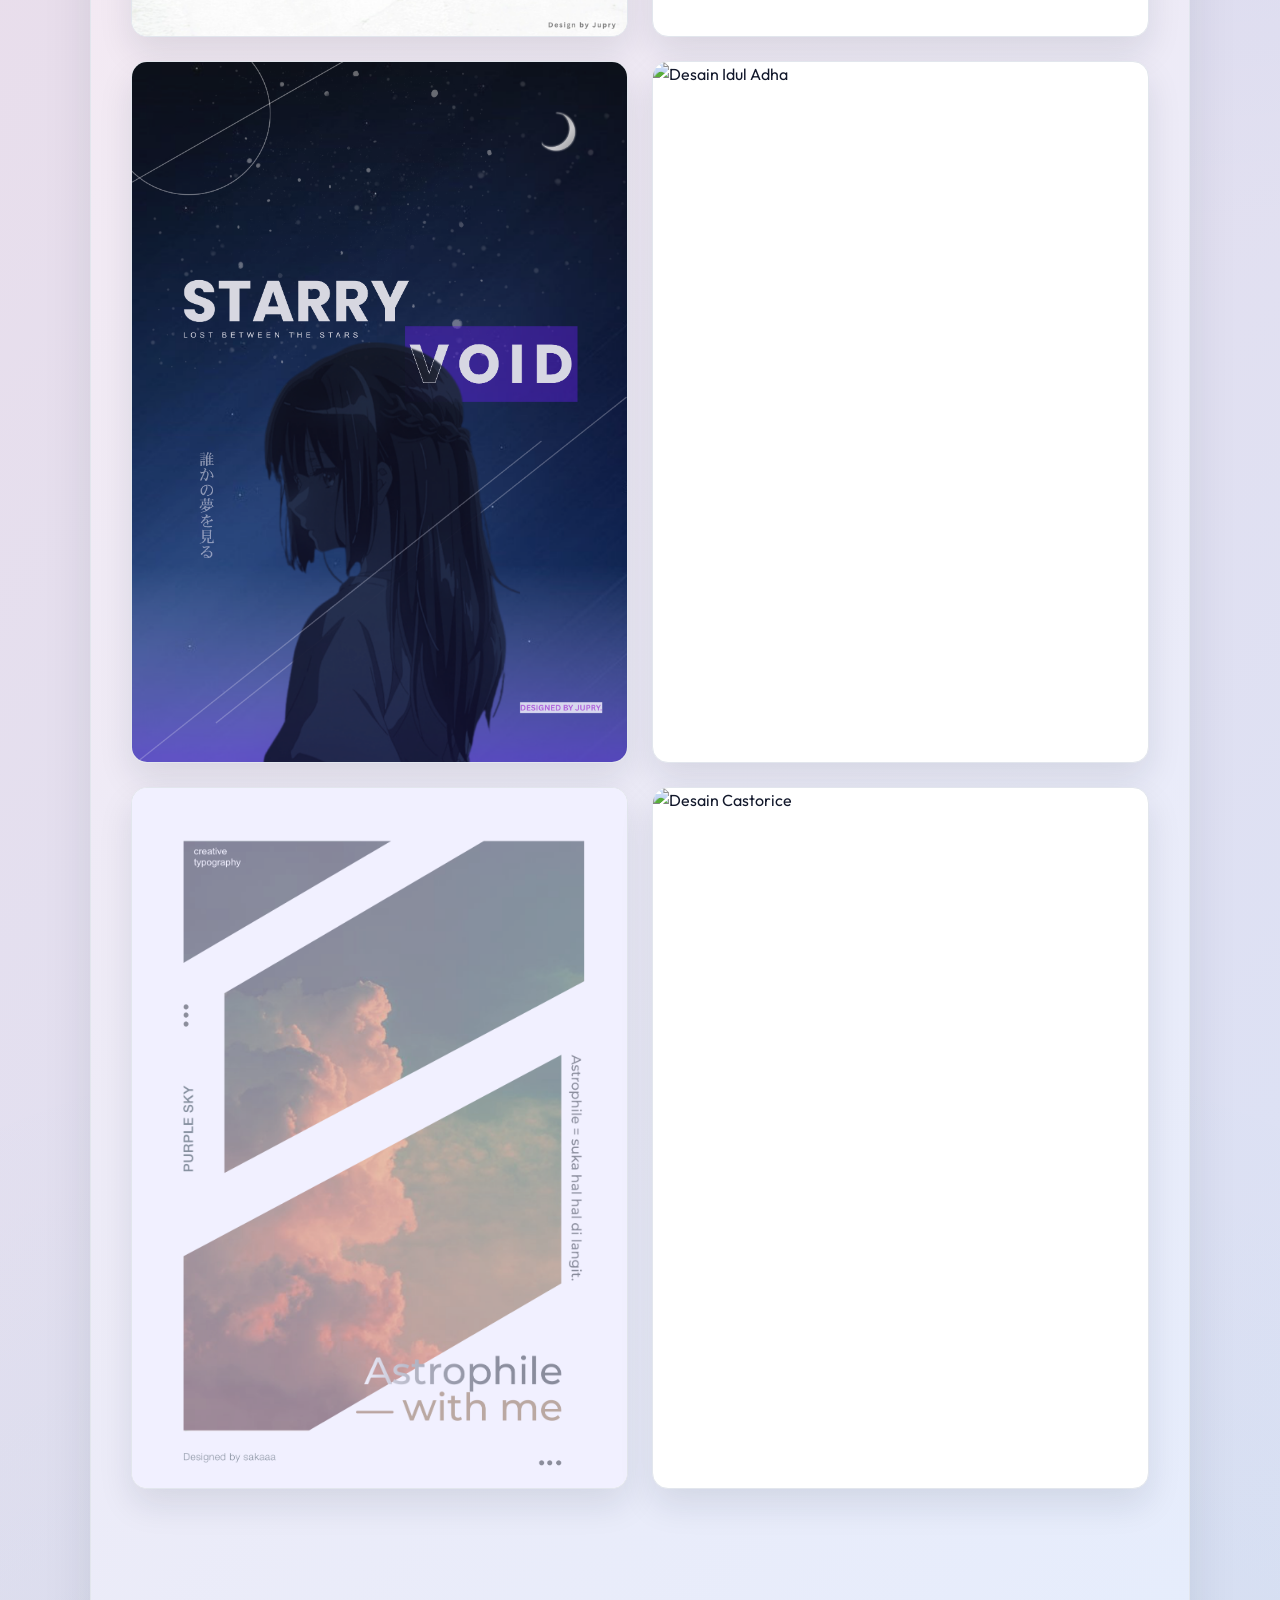
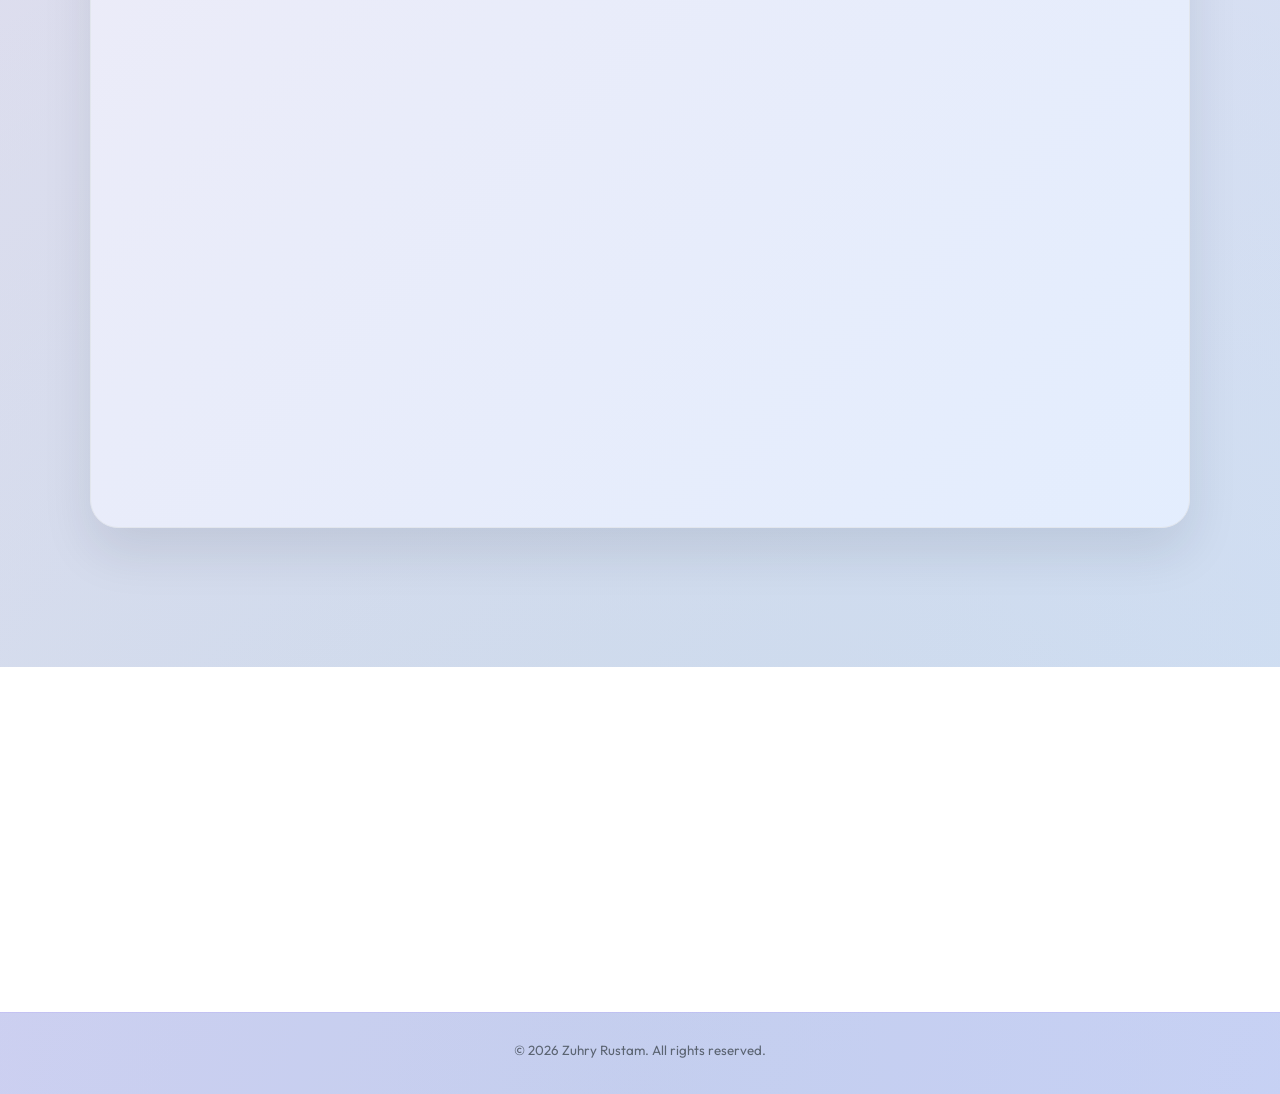
==== commit a11868b9: "Update project-dua.html" ====
--- a/project-dua.html
+++ b/project-dua.html
@@ -25,9 +25,9 @@
 
     <main class="section">
       <div class="container">
-        <p class="badge">PROJECT DUA</p>
-        <h1>Design Poster</h1>
-        <p class="lead">
+        <p class="badge reveal">PROJECT DUA</p>
+        <h1 class="reveal" style="--reveal-delay:0.1s">Design Poster</h1>
+        <p class="lead reveal" style="--reveal-delay:0.2s">
           Halaman ini menampilkan kumpulan karya poster untuk Project Dua.
         </p>
 
@@ -94,12 +94,36 @@
           </div>
         </div>
 
-        <div class="hero-actions">
+        <div class="hero-actions reveal" style="--reveal-delay:0.3s">
           <a class="btn ghost" href="index.html#projects">Kembali ke Portfolio</a>
         </div>
       </div>
     </main>
+
+    <!-- ===== SECTION KONTAK ===== -->
+    <section id="contact" class="section alt">
+      <div class="container">
+        <h2 class="reveal">Kontak</h2>
+        <p class="reveal" style="--reveal-delay:0.05s">
+          Email: <a href="mailto:mzuhryrustam@gmail.com">mzuhryrustam@gmail.com</a>
+        </p>
+        <p class="reveal" style="--reveal-delay:0.15s">Instagram: <a href="https://instagram.com/mzr803" target="_blank">@mzr803</a></p>
+        <p class="reveal" style="--reveal-delay:0.25s">WhatsApp: <a href="https://wa.me/6282362254950" target="_blank">+62 823 6225 4950</a></p>
+      </div>
+    </section>
+
+    <!-- ===== FOOTER ===== -->
+    <footer class="site-footer">
+      <div class="container">
+        <small>&copy; <span id="year"></span> Zuhry Rustam. All rights reserved.</small>
+      </div>
+    </footer>
+
     <script>
+      // Tahun otomatis untuk footer
+      document.getElementById("year").textContent = new Date().getFullYear();
+
+      // ===== POSTER ROTATOR =====
       const posterCards = document.querySelectorAll(".poster-rotator-card");
       const posterStageCopy = document.getElementById("posterStageCopy");
       const posterStageKicker = document.querySelector(".poster-stage-kicker");
@@ -221,7 +245,7 @@
         applyPosterSlots();
       }
 
-      // ===== SCROLL REVEAL untuk design-gallery =====
+      // ===== SCROLL REVEAL =====
       const revealItems = document.querySelectorAll(".reveal");
       if (revealItems.length) {
         const revealObserver = new IntersectionObserver(
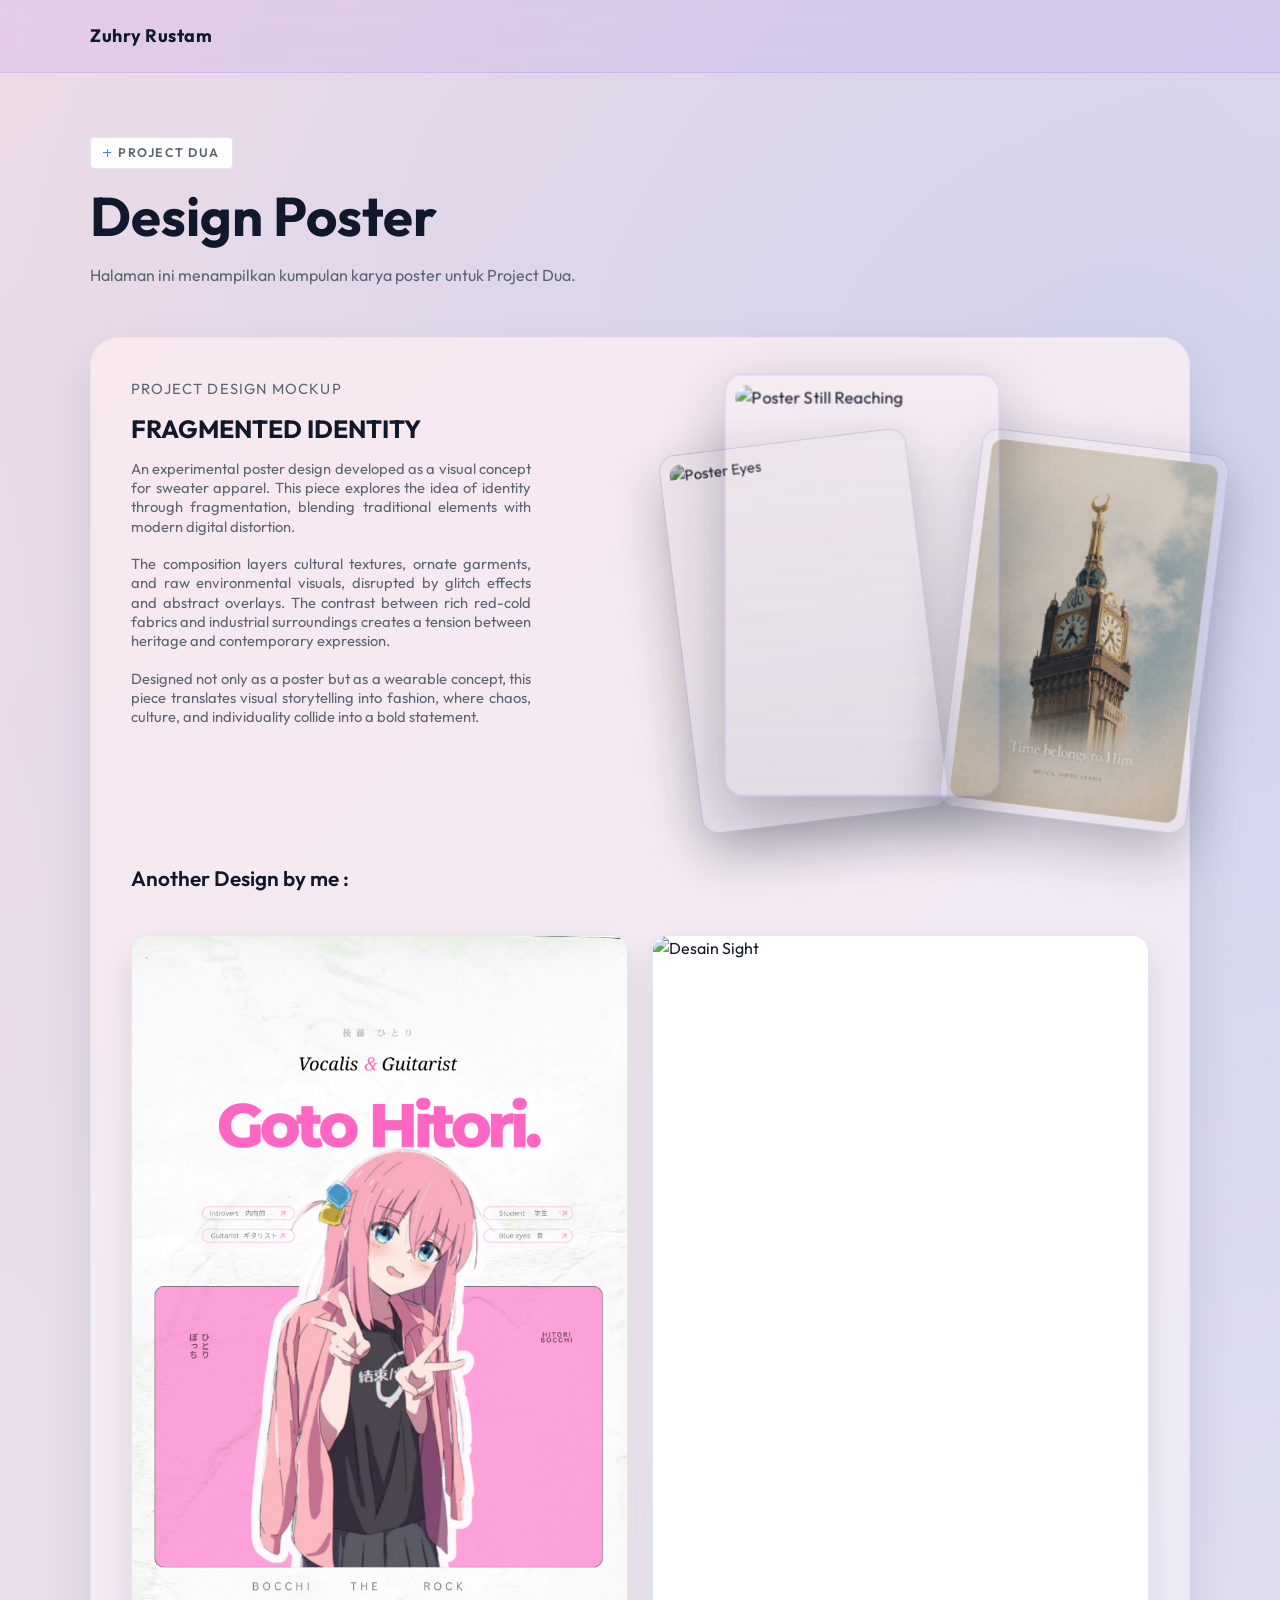
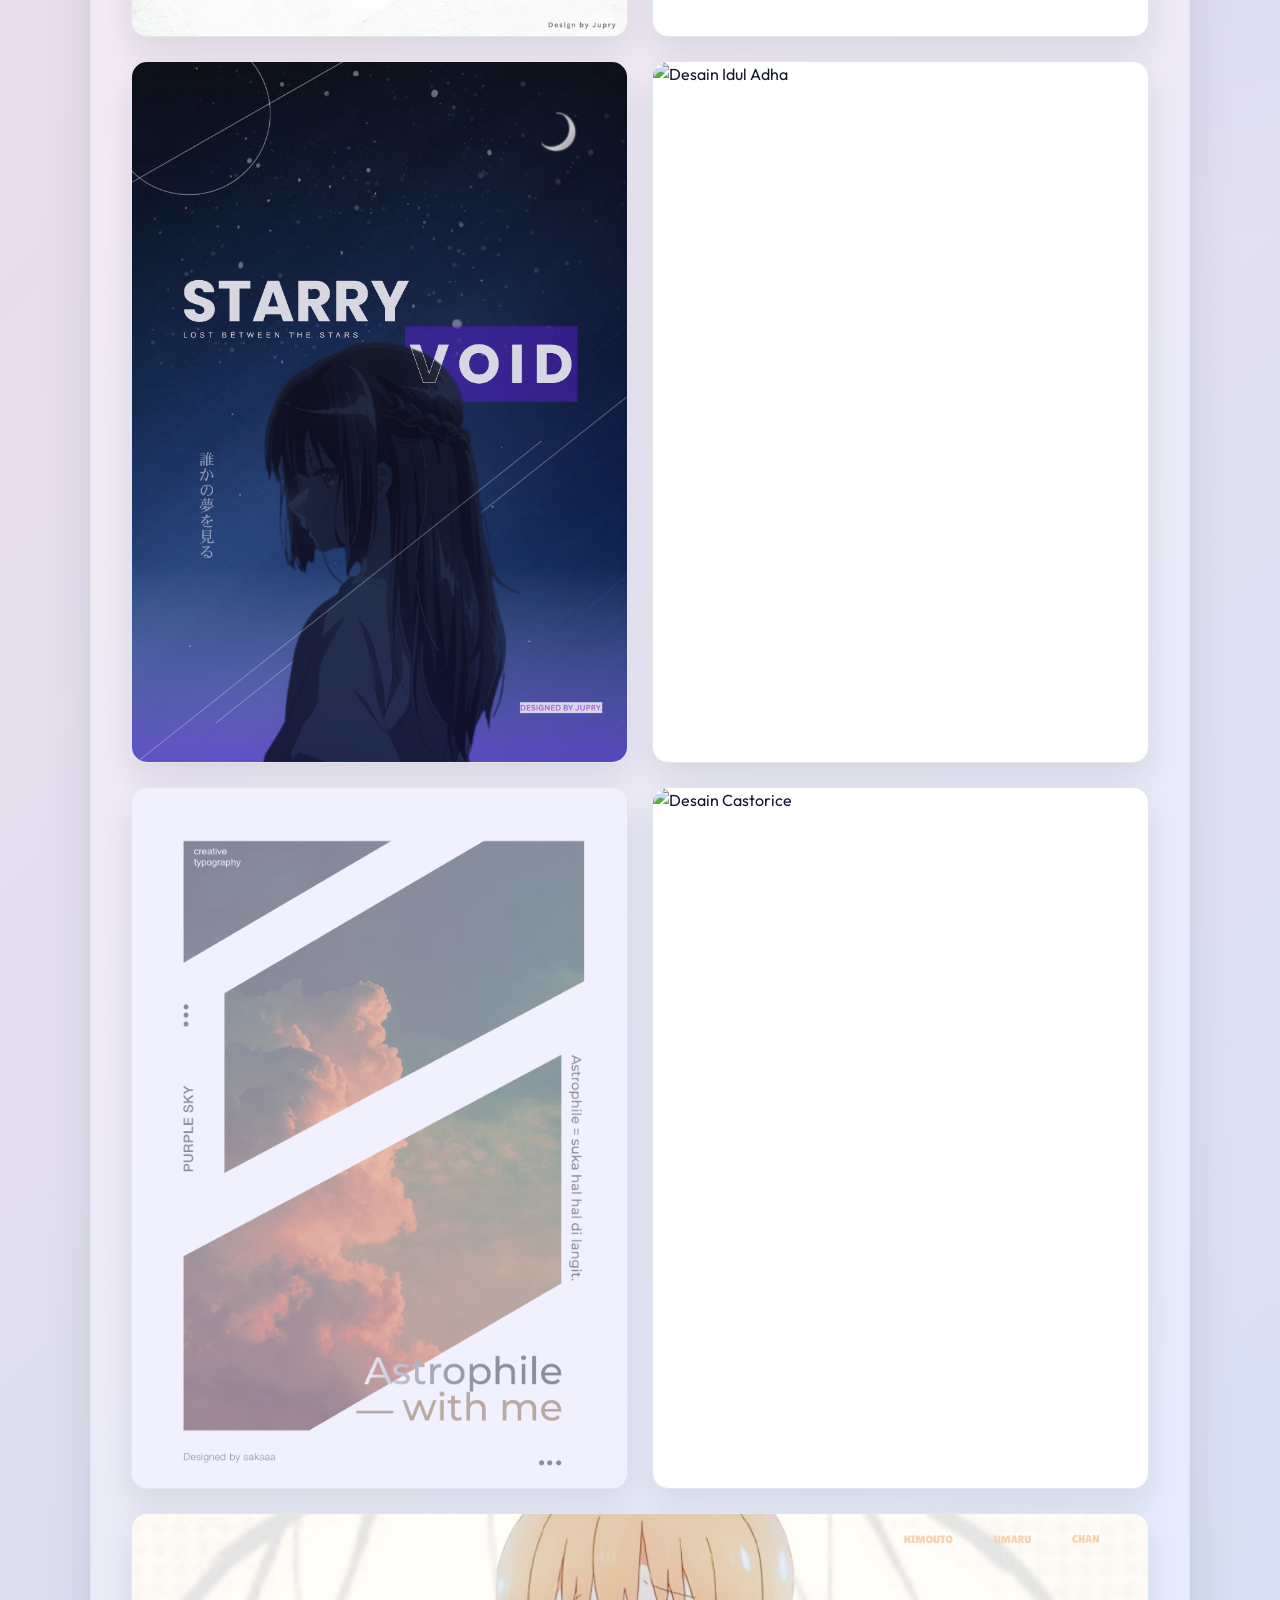
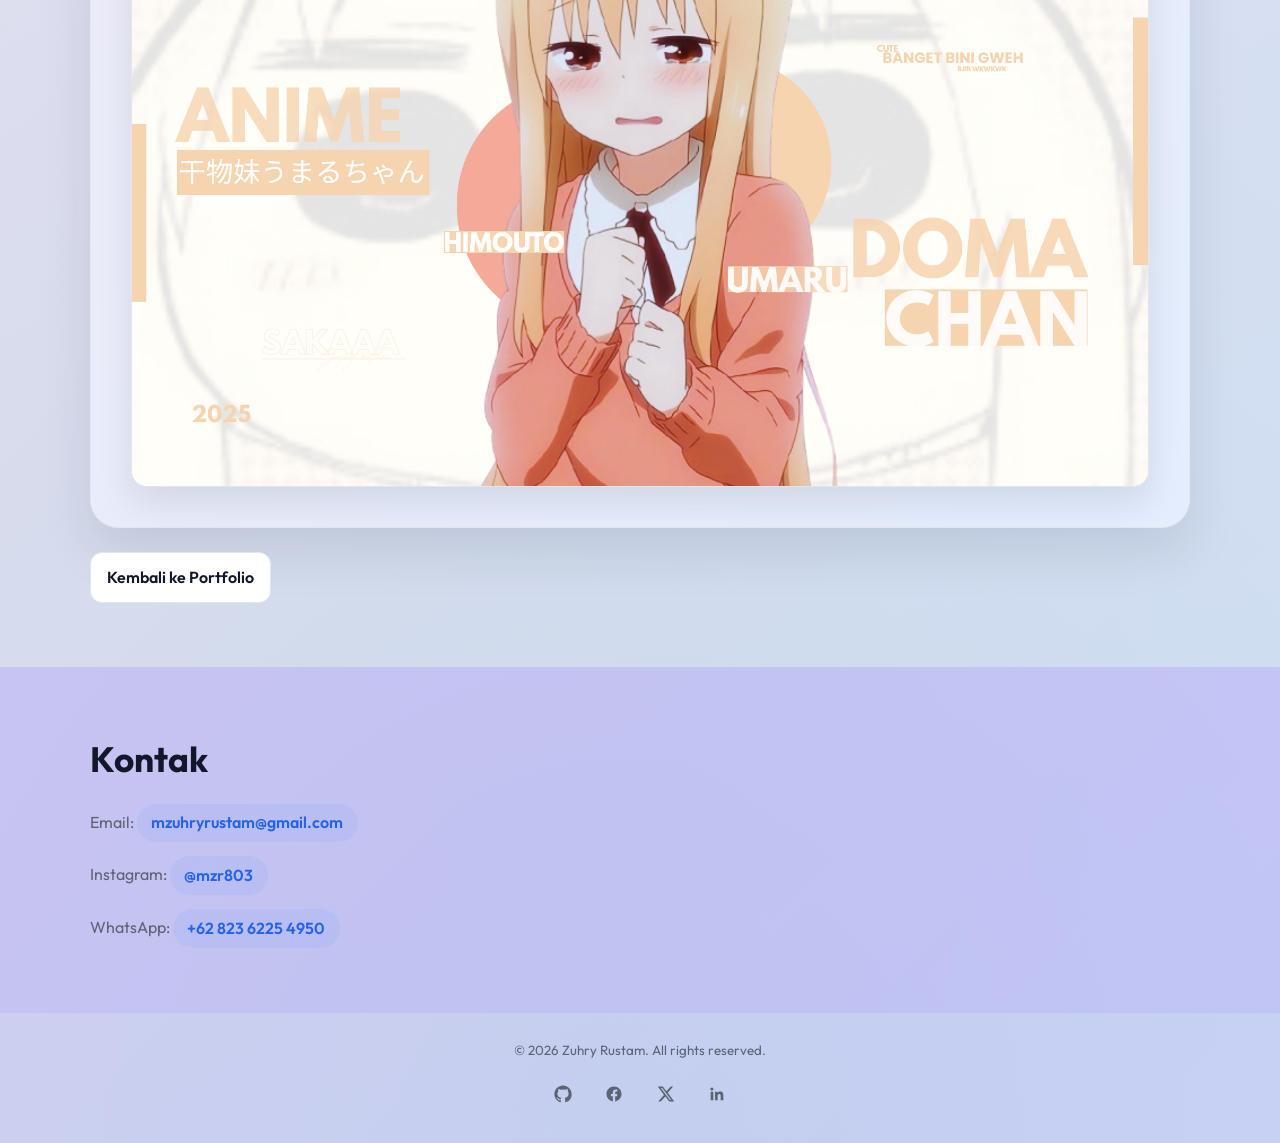
==== commit 6b743e40: "Add social media links to footer" ====
--- a/project-dua.html
+++ b/project-dua.html
@@ -116,6 +116,20 @@
     <footer class="site-footer">
       <div class="container">
         <small>&copy; <span id="year"></span> Zuhry Rustam. All rights reserved.</small>
+        <div class="footer-socials">
+          <a href="https://github.com/sayaemangorangkatanya" target="_blank" rel="noopener noreferrer" aria-label="GitHub">
+            <svg viewBox="0 0 24 24" fill="currentColor"><path d="M12 .5C5.65.5.5 5.65.5 12c0 5.09 3.29 9.4 7.86 10.93.57.1.78-.25.78-.55 0-.27-.01-1.16-.02-2.1-3.2.7-3.88-1.36-3.88-1.36-.52-1.34-1.28-1.7-1.28-1.7-1.05-.72.08-.7.08-.7 1.16.08 1.77 1.2 1.77 1.2 1.03 1.77 2.7 1.26 3.36.96.1-.75.4-1.26.73-1.55-2.55-.29-5.23-1.28-5.23-5.7 0-1.26.45-2.29 1.19-3.09-.12-.29-.52-1.47.11-3.06 0 0 .97-.31 3.18 1.18a11.1 11.1 0 0 1 5.79 0c2.2-1.49 3.17-1.18 3.17-1.18.63 1.59.23 2.77.11 3.06.74.8 1.19 1.83 1.19 3.09 0 4.43-2.69 5.4-5.25 5.69.41.36.78 1.06.78 2.14 0 1.55-.01 2.79-.01 3.17 0 .3.2.66.79.55A10.51 10.51 0 0 0 23.5 12C23.5 5.65 18.35.5 12 .5Z"/></svg>
+          </a>
+          <a href="https://web.facebook.com/zuhry.rustam.796" target="_blank" rel="noopener noreferrer" aria-label="Facebook">
+            <svg viewBox="0 0 24 24" fill="currentColor"><path d="M22 12.06C22 6.5 17.52 2 12 2S2 6.5 2 12.06c0 5 3.66 9.15 8.44 9.94v-7.03H7.9v-2.91h2.54V9.85c0-2.5 1.49-3.89 3.77-3.89 1.09 0 2.24.2 2.24.2v2.46h-1.26c-1.24 0-1.63.77-1.63 1.56v1.88h2.78l-.44 2.91h-2.34V22c4.78-.79 8.44-4.94 8.44-9.94Z"/></svg>
+          </a>
+          <a href="https://x.com/sakaaaaaaaaa___" target="_blank" rel="noopener noreferrer" aria-label="X (Twitter)">
+            <svg viewBox="0 0 24 24" fill="currentColor"><path d="M18.24 2h3.29l-7.2 8.22L23 22h-6.64l-5.2-6.8L4.9 22H1.6l7.7-8.79L1 2h6.8l4.7 6.2L18.24 2Zm-1.16 18h1.82L7.02 3.9H5.06L17.08 20Z"/></svg>
+          </a>
+          <a href="https://www.linkedin.com/in/zuhry-rustam" target="_blank" rel="noopener noreferrer" aria-label="LinkedIn">
+            <svg viewBox="0 0 24 24" fill="currentColor"><path d="M20.45 20.45h-3.56v-5.57c0-1.33-.02-3.03-1.85-3.03-1.86 0-2.15 1.45-2.15 2.94v5.66H9.34V9h3.41v1.56h.05c.48-.9 1.64-1.85 3.38-1.85 3.61 0 4.28 2.38 4.28 5.47v6.27ZM5.34 7.43a2.07 2.07 0 1 1 0-4.13 2.07 2.07 0 0 1 0 4.13ZM7.12 20.45H3.56V9h3.56v11.45Z"/></svg>
+          </a>
+        </div>
       </div>
     </footer>
 
--- a/style.css
+++ b/style.css
@@ -1,11 +1,11 @@
 :root {
-  --bg: #f7f8fa; /* putih kebiruan lembut */
-  --surface: #ffffff; /* card background */
-  --text: #12182b; /* teks gelap utama */
-  --muted: #5b6472; /* teks abu soft */
-  --primary: #3b82f6; /* biru lebih soft */
+  --bg: #f7f8fa;
+  --surface: #ffffff;
+  --text: #12182b;
+  --muted: #5b6472;
+  --primary: #3b82f6;
   --primary-strong: #2563eb;
-  --border: #e2e6ed; /* border terang soft */
+  --border: #e2e6ed;
   --shadow: 0 16px 40px rgba(18, 24, 43, 0.1);
 }
 
@@ -57,7 +57,7 @@
   position: sticky;
   top: 0;
   z-index: 10;
-  background: rgba(124, 58, 237, 0.08); /* ungu halus */
+  background: rgba(124, 58, 237, 0.08);
   backdrop-filter: blur(12px);
   border-bottom: 1px solid rgba(124, 58, 237, 0.15);
 }
@@ -180,7 +180,7 @@
 }
 
 .highlight {
-  color: #a78bfa; /* soft purple */
+  color: #a78bfa;
 }
 
 .lead {
@@ -348,7 +348,6 @@
   object-fit: cover;
 }
 
-/* === TAMBAHKAN INI UNTUK VIDEO === */
 .gif-placeholder video {
   width: 100%;
   height: 100%;
@@ -356,19 +355,19 @@
 }
 /* ===== END GAME SECTION ===== */
 
-
 /* ===== SKILLS & CONTACT ===== */
 #skills {
   background: rgba(167, 139, 250, 0.15);
 }
 
-#contact.alt {
+/* HAPUS / COMMENT aturan ini agar kontak di project halaman mengikuti background body */
+/* #contact.alt {
   background: #ffffff !important;
-}
+} */
 /* ===== END SKILLS & CONTACT ===== */
 
 .alt {
-  background: rgba(167, 139, 250, 0.3); /* lebih jelas */
+  background: rgba(167, 139, 250, 0.3);
   border-top: 0;
   border-bottom: 0;
 }
@@ -675,7 +674,7 @@
   margin: 0;
 }
 
-/* ===== DESIGN GALLERY (di dalam poster-stage, di bawah poster-rotator) ===== */
+/* ===== DESIGN GALLERY ===== */
 .design-gallery-heading {
   grid-column: 1 / -1;
   margin-top: 2.5rem;
@@ -728,6 +727,169 @@
 }
 /* ===== END DESIGN GALLERY ===== */
 
+/* ===== TIMELINE (riwayat pendidikan & organisasi) ===== */
+.timeline {
+  position: relative;
+  max-width: 720px;
+  margin: 3rem 0 0;
+  padding-left: 68px;
+}
+
+.timeline::before {
+  content: "";
+  position: absolute;
+  left: 27px;
+  top: 6px;
+  bottom: 6px;
+  width: 2px;
+  background: var(--border);
+}
+
+.timeline-item {
+  position: relative;
+  margin-bottom: 3rem;
+}
+
+.timeline-item:last-child {
+  margin-bottom: 0;
+}
+
+.timeline-item::before {
+  content: "";
+  position: absolute;
+  left: -45px;
+  top: 8px;
+  width: 12px;
+  height: 12px;
+  border-radius: 50%;
+  background: var(--primary);
+  box-shadow: 0 0 0 4px var(--surface), 0 0 0 5px var(--border);
+}
+
+.timeline-icon {
+  width: 56px;
+  height: 56px;
+  border-radius: 50%;
+  background: var(--bg);
+  border: 1px solid var(--border);
+  display: flex;
+  align-items: center;
+  justify-content: center;
+  color: var(--primary-strong);
+  margin-bottom: 0.9rem;
+}
+
+.timeline-icon svg {
+  width: 26px;
+  height: 26px;
+}
+
+.timeline-content h3 {
+  font-size: 1.15rem;
+  color: var(--text);
+  margin-bottom: 0.25rem;
+}
+
+.timeline-subtitle {
+  color: var(--primary-strong);
+  font-weight: 600;
+  font-size: 0.95rem;
+  margin-bottom: 0.35rem;
+}
+
+.timeline-date {
+  color: var(--muted);
+  font-size: 0.85rem;
+  margin-bottom: 1.1rem;
+}
+
+.timeline-subitem {
+  display: flex;
+  gap: 0.85rem;
+  align-items: flex-start;
+  margin-top: 1.1rem;
+}
+
+.timeline-bullet {
+  flex-shrink: 0;
+  width: 20px;
+  height: 20px;
+  color: var(--primary);
+  margin-top: 0.15rem;
+}
+
+.timeline-bullet svg {
+  width: 100%;
+  height: 100%;
+}
+
+.timeline-subitem-title {
+  font-weight: 600;
+  color: var(--text);
+  font-size: 0.92rem;
+  margin-bottom: 0.15rem;
+}
+
+.timeline-subitem-date {
+  color: var(--muted);
+  font-size: 0.78rem;
+  margin-bottom: 0.35rem;
+}
+
+.timeline-subitem-desc {
+  color: var(--muted);
+  font-size: 0.85rem;
+  line-height: 1.45;
+}
+
+@media (max-width: 640px) {
+  .timeline {
+    padding-left: 44px;
+  }
+  .timeline::before {
+    left: 17px;
+  }
+  .timeline-item::before {
+    left: -27px;
+  }
+  .timeline-icon {
+    width: 44px;
+    height: 44px;
+  }
+  .timeline-icon svg {
+    width: 20px;
+    height: 20px;
+  }
+}
+/* ===== END TIMELINE ===== */
+
+/* ===== TYPING EFFECT (role di hero) ===== */
+.typing-role {
+  color: var(--text);
+}
+
+.typing-cursor {
+  display: inline-block;
+  width: 3px;
+  height: 0.85em;
+  margin-left: 4px;
+  background: var(--text);
+  vertical-align: -0.1em;
+  animation: typingBlink 0.8s steps(1) infinite;
+}
+
+@keyframes typingBlink {
+  0%, 50% { opacity: 1; }
+  50.01%, 100% { opacity: 0; }
+}
+
+@media (prefers-reduced-motion: reduce) {
+  .typing-cursor {
+    animation: none;
+  }
+}
+/* ===== END TYPING EFFECT ===== */
+
 .detail-shot img {
   width: 100%;
   height: 100%;
@@ -741,6 +903,36 @@
   text-align: center;
   background: rgba(167, 139, 250, 0.15);
   border-top: 1px solid rgba(167, 139, 250, 0.2);
+}
+
+.footer-socials {
+  display: flex;
+  justify-content: center;
+  gap: 1.1rem;
+  margin-top: 0.9rem;
+}
+
+.footer-socials a {
+  display: flex;
+  align-items: center;
+  justify-content: center;
+  width: 34px;
+  height: 34px;
+  border-radius: 50%;
+  color: var(--muted);
+  transition: color 0.25s ease, transform 0.25s ease, background 0.25s ease;
+}
+
+.footer-socials svg {
+  width: 18px;
+  height: 18px;
+}
+
+.footer-socials a:hover,
+.footer-socials a:focus-visible {
+  color: var(--primary-strong);
+  background: rgba(139, 92, 246, 0.12);
+  transform: translateY(-2px);
 }
 
 /* ===== SCROLL REVEAL ANIMATION ===== */
@@ -788,7 +980,7 @@
   }
 }
 
-/* ===== HERO INTRO ANIMATION (muncul saat website dibuka) ===== */
+/* ===== HERO INTRO ANIMATION ===== */
 .hero-copy .badge,
 .hero-copy h1,
 .hero-copy .lead,
